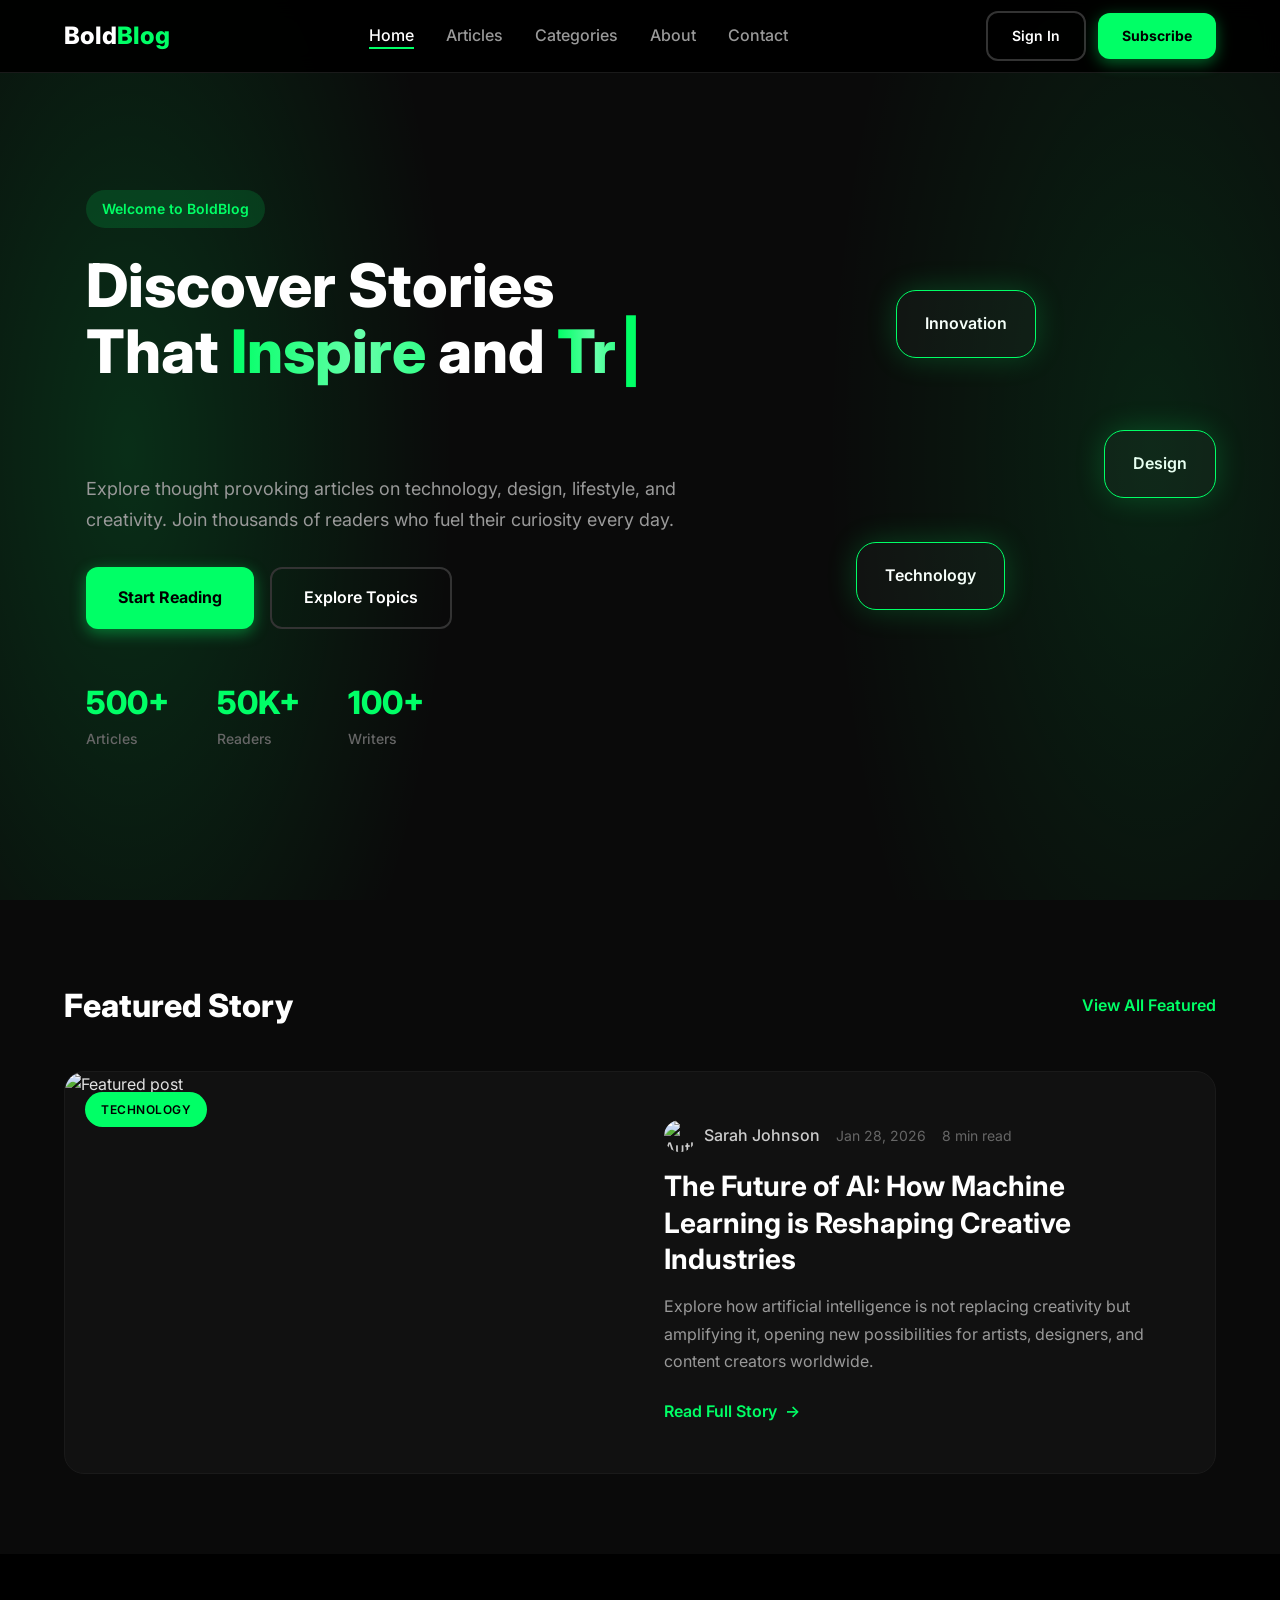
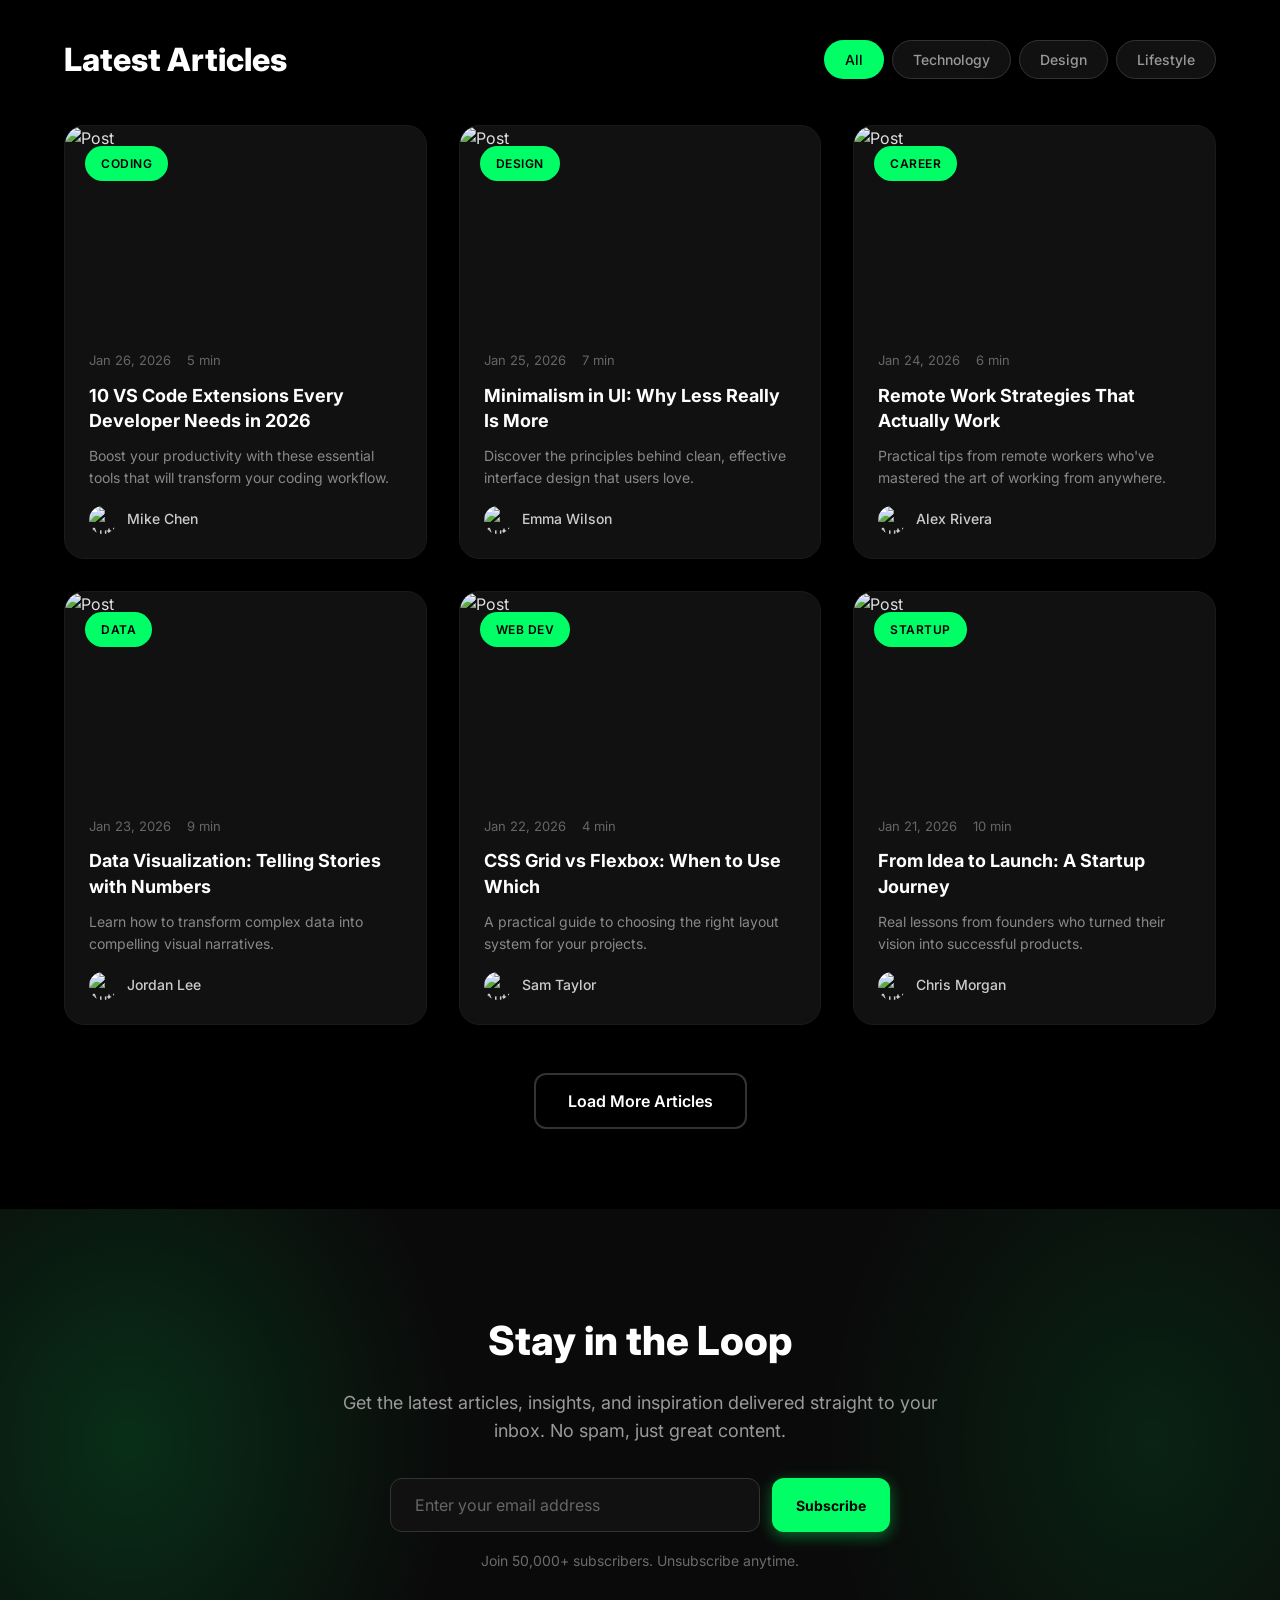
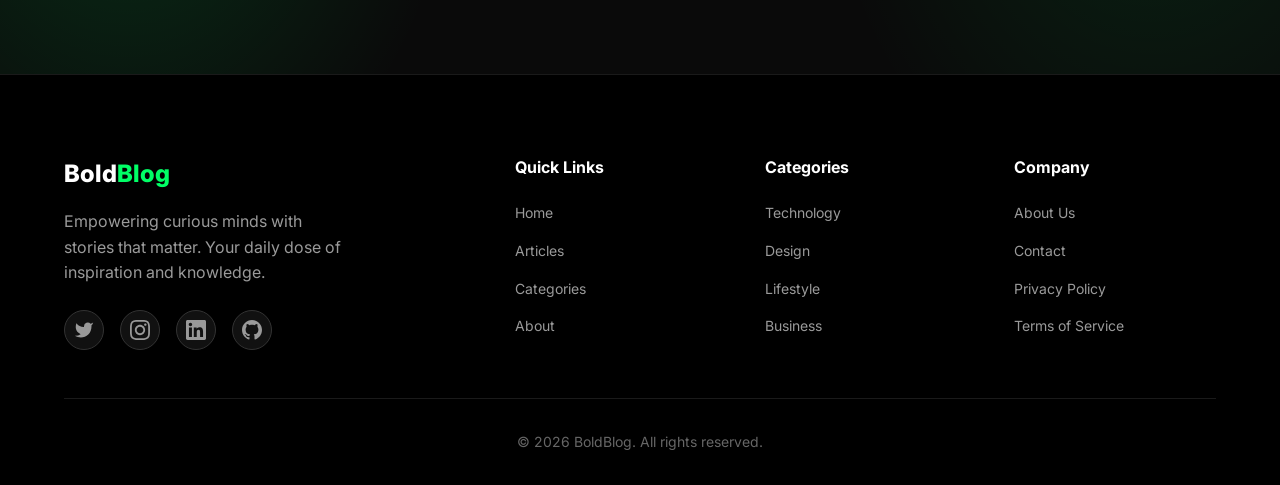
==== index.html @ eb32ea18 "Initial commit — BoldBlog website Co-Authored-By: Claude Sonnet 4.6 <noreply@anthropic.com>" ====
<!DOCTYPE html>
<html lang="en">
<head>
    <meta charset="UTF-8">
    <meta name="viewport" content="width=device-width, initial-scale=1.0">
    <link rel="icon" type="image/svg+xml" href="favicon.svg">
    <title>Bold Blog - Where Ideas Come Alive</title>
    <link rel="stylesheet" href="styles.css">
    <link href="https://fonts.googleapis.com/css2?family=Inter:wght@400;500;600;700;800&display=swap" rel="stylesheet">
</head>
<body>
    <!-- Navigation -->
    <nav class="navbar">
        <div class="nav-container">
            <a href="index.html" class="logo">Bold<span>Blog</span></a>
            <ul class="nav-links">
                <li><a href="index.html" class="active">Home</a></li>
                <li><a href="articles.html">Articles</a></li>
                <li><a href="categories.html">Categories</a></li>
                <li><a href="about.html">About</a></li>
                <li><a href="contact.html">Contact</a></li>
            </ul>
            <div class="nav-actions">
                <a href="signin.html" class="btn btn-outline">Sign In</a>
                <a href="subscribe.html" class="btn btn-primary">Subscribe</a>
            </div>
            <button class="mobile-menu-btn" aria-label="Toggle menu">
                <span></span>
                <span></span>
                <span></span>
            </button>
        </div>
    </nav>

    <!-- Hero Section -->
    <header class="hero">
        <div class="hero-content">
            <span class="hero-tag">Welcome to BoldBlog</span>
            <h1 id="hero-title">Discover Stories That <span class="gradient-text">Inspire</span> and <span class="gradient-text">Transform</span></h1>
            <p>Explore thought provoking articles on technology, design, lifestyle, and creativity. Join thousands of readers who fuel their curiosity every day.</p>
            <div class="hero-actions">
                <a href="articles.html" class="btn btn-primary btn-large">Start Reading</a>
                <a href="categories.html" class="btn btn-outline btn-large">Explore Topics</a>
            </div>
            <div class="hero-stats">
                <div class="stat">
                    <span class="stat-number">500+</span>
                    <span class="stat-label">Articles</span>
                </div>
                <div class="stat">
                    <span class="stat-number">50K+</span>
                    <span class="stat-label">Readers</span>
                </div>
                <div class="stat">
                    <span class="stat-number">100+</span>
                    <span class="stat-label">Writers</span>
                </div>
            </div>
        </div>
        <div class="hero-visual">
            <div class="floating-card card-1">
                <span>Innovation</span>
            </div>
            <div class="floating-card card-2">
                <span>Design</span>
            </div>
            <div class="floating-card card-3">
                <span>Technology</span>
            </div>
        </div>
    </header>

    <!-- Featured Post -->
    <section class="featured-section">
        <div class="container">
            <div class="section-header">
                <h2>Featured Story</h2>
                <a href="articles.html" class="view-all">View All Featured</a>
            </div>
            <article class="featured-post">
                <div class="featured-image">
                    <img src="https://images.unsplash.com/photo-1499750310107-5fef28a66643?w=800" alt="Featured post">
                    <span class="category-badge">Technology</span>
                </div>
                <div class="featured-content">
                    <div class="post-meta">
                        <span class="author">
                            <img src="https://i.pravatar.cc/40?img=1" alt="Author">
                            Sarah Johnson
                        </span>
                        <span class="date">Jan 28, 2026</span>
                        <span class="read-time">8 min read</span>
                    </div>
                    <h3>The Future of AI: How Machine Learning is Reshaping Creative Industries</h3>
                    <p>Explore how artificial intelligence is not replacing creativity but amplifying it, opening new possibilities for artists, designers, and content creators worldwide.</p>
                    <a href="#" class="read-more">Read Full Story <span>&rarr;</span></a>
                </div>
            </article>
        </div>
    </section>

    <!-- Recent Posts Grid -->
    <section class="posts-section">
        <div class="container">
            <div class="section-header">
                <h2>Latest Articles</h2>
                <div class="filter-tabs">
                    <button class="filter-tab active">All</button>
                    <button class="filter-tab">Technology</button>
                    <button class="filter-tab">Design</button>
                    <button class="filter-tab">Lifestyle</button>
                </div>
            </div>
            <div class="posts-grid">
                <article class="post-card">
                    <div class="post-image">
                        <img src="https://images.unsplash.com/photo-1517694712202-14dd9538aa97?w=400" alt="Post">
                        <span class="category-badge">Coding</span>
                    </div>
                    <div class="post-content">
                        <div class="post-meta">
                            <span class="date">Jan 26, 2026</span>
                            <span class="read-time">5 min</span>
                        </div>
                        <h3>10 VS Code Extensions Every Developer Needs in 2026</h3>
                        <p>Boost your productivity with these essential tools that will transform your coding workflow.</p>
                        <a href="#" class="author-link">
                            <img src="https://i.pravatar.cc/32?img=2" alt="Author">
                            Mike Chen
                        </a>
                    </div>
                </article>

                <article class="post-card">
                    <div class="post-image">
                        <img src="https://images.unsplash.com/photo-1561070791-2526d30994b5?w=400" alt="Post">
                        <span class="category-badge">Design</span>
                    </div>
                    <div class="post-content">
                        <div class="post-meta">
                            <span class="date">Jan 25, 2026</span>
                            <span class="read-time">7 min</span>
                        </div>
                        <h3>Minimalism in UI: Why Less Really Is More</h3>
                        <p>Discover the principles behind clean, effective interface design that users love.</p>
                        <a href="#" class="author-link">
                            <img src="https://i.pravatar.cc/32?img=3" alt="Author">
                            Emma Wilson
                        </a>
                    </div>
                </article>

                <article class="post-card">
                    <div class="post-image">
                        <img src="https://images.unsplash.com/photo-1522202176988-66273c2fd55f?w=400" alt="Post">
                        <span class="category-badge">Career</span>
                    </div>
                    <div class="post-content">
                        <div class="post-meta">
                            <span class="date">Jan 24, 2026</span>
                            <span class="read-time">6 min</span>
                        </div>
                        <h3>Remote Work Strategies That Actually Work</h3>
                        <p>Practical tips from remote workers who've mastered the art of working from anywhere.</p>
                        <a href="#" class="author-link">
                            <img src="https://i.pravatar.cc/32?img=4" alt="Author">
                            Alex Rivera
                        </a>
                    </div>
                </article>

                <article class="post-card">
                    <div class="post-image">
                        <img src="https://images.unsplash.com/photo-1551288049-bebda4e38f71?w=400" alt="Post">
                        <span class="category-badge">Data</span>
                    </div>
                    <div class="post-content">
                        <div class="post-meta">
                            <span class="date">Jan 23, 2026</span>
                            <span class="read-time">9 min</span>
                        </div>
                        <h3>Data Visualization: Telling Stories with Numbers</h3>
                        <p>Learn how to transform complex data into compelling visual narratives.</p>
                        <a href="#" class="author-link">
                            <img src="https://i.pravatar.cc/32?img=5" alt="Author">
                            Jordan Lee
                        </a>
                    </div>
                </article>

                <article class="post-card">
                    <div class="post-image">
                        <img src="https://images.unsplash.com/photo-1498050108023-c5249f4df085?w=400" alt="Post">
                        <span class="category-badge">Web Dev</span>
                    </div>
                    <div class="post-content">
                        <div class="post-meta">
                            <span class="date">Jan 22, 2026</span>
                            <span class="read-time">4 min</span>
                        </div>
                        <h3>CSS Grid vs Flexbox: When to Use Which</h3>
                        <p>A practical guide to choosing the right layout system for your projects.</p>
                        <a href="#" class="author-link">
                            <img src="https://i.pravatar.cc/32?img=6" alt="Author">
                            Sam Taylor
                        </a>
                    </div>
                </article>

                <article class="post-card">
                    <div class="post-image">
                        <img src="https://images.unsplash.com/photo-1519389950473-47ba0277781c?w=400" alt="Post">
                        <span class="category-badge">Startup</span>
                    </div>
                    <div class="post-content">
                        <div class="post-meta">
                            <span class="date">Jan 21, 2026</span>
                            <span class="read-time">10 min</span>
                        </div>
                        <h3>From Idea to Launch: A Startup Journey</h3>
                        <p>Real lessons from founders who turned their vision into successful products.</p>
                        <a href="#" class="author-link">
                            <img src="https://i.pravatar.cc/32?img=7" alt="Author">
                            Chris Morgan
                        </a>
                    </div>
                </article>
            </div>
            <div class="load-more">
                <button class="btn btn-outline btn-large">Load More Articles</button>
            </div>
        </div>
    </section>

    <!-- Newsletter Section -->
    <section class="newsletter-section">
        <div class="container">
            <div class="newsletter-content">
                <h2>Stay in the Loop</h2>
                <p>Get the latest articles, insights, and inspiration delivered straight to your inbox. No spam, just great content.</p>
                <form class="newsletter-form" id="newsletter-form">
                    <input type="email" placeholder="Enter your email address" required>
                    <button type="submit" class="btn btn-primary">Subscribe</button>
                </form>
                <span class="newsletter-note">Join 50,000+ subscribers. Unsubscribe anytime.</span>
            </div>
        </div>
    </section>

    <!-- Footer -->
    <footer class="footer">
        <div class="container">
            <div class="footer-grid">
                <div class="footer-brand">
                    <a href="index.html" class="logo">Bold<span>Blog</span></a>
                    <p>Empowering curious minds with stories that matter. Your daily dose of inspiration and knowledge.</p>
                    <div class="social-links">
                        <a href="#" aria-label="Twitter">
                            <svg width="20" height="20" fill="currentColor" viewBox="0 0 24 24"><path d="M23 3a10.9 10.9 0 01-3.14 1.53 4.48 4.48 0 00-7.86 3v1A10.66 10.66 0 013 4s-4 9 5 13a11.64 11.64 0 01-7 2c9 5 20 0 20-11.5a4.5 4.5 0 00-.08-.83A7.72 7.72 0 0023 3z"/></svg>
                        </a>
                        <a href="#" aria-label="Instagram">
                            <svg width="20" height="20" fill="currentColor" viewBox="0 0 24 24"><path d="M12 2.163c3.204 0 3.584.012 4.85.07 3.252.148 4.771 1.691 4.919 4.919.058 1.265.069 1.645.069 4.849 0 3.205-.012 3.584-.069 4.849-.149 3.225-1.664 4.771-4.919 4.919-1.266.058-1.644.07-4.85.07-3.204 0-3.584-.012-4.849-.07-3.26-.149-4.771-1.699-4.919-4.92-.058-1.265-.07-1.644-.07-4.849 0-3.204.013-3.583.07-4.849.149-3.227 1.664-4.771 4.919-4.919 1.266-.057 1.645-.069 4.849-.069zm0-2.163c-3.259 0-3.667.014-4.947.072-4.358.2-6.78 2.618-6.98 6.98-.059 1.281-.073 1.689-.073 4.948 0 3.259.014 3.668.072 4.948.2 4.358 2.618 6.78 6.98 6.98 1.281.058 1.689.072 4.948.072 3.259 0 3.668-.014 4.948-.072 4.354-.2 6.782-2.618 6.979-6.98.059-1.28.073-1.689.073-4.948 0-3.259-.014-3.667-.072-4.947-.196-4.354-2.617-6.78-6.979-6.98-1.281-.059-1.69-.073-4.949-.073zm0 5.838c-3.403 0-6.162 2.759-6.162 6.162s2.759 6.163 6.162 6.163 6.162-2.759 6.162-6.163c0-3.403-2.759-6.162-6.162-6.162zm0 10.162c-2.209 0-4-1.79-4-4 0-2.209 1.791-4 4-4s4 1.791 4 4c0 2.21-1.791 4-4 4zm6.406-11.845c-.796 0-1.441.645-1.441 1.44s.645 1.44 1.441 1.44c.795 0 1.439-.645 1.439-1.44s-.644-1.44-1.439-1.44z"/></svg>
                        </a>
                        <a href="#" aria-label="LinkedIn">
                            <svg width="20" height="20" fill="currentColor" viewBox="0 0 24 24"><path d="M20.447 20.452h-3.554v-5.569c0-1.328-.027-3.037-1.852-3.037-1.853 0-2.136 1.445-2.136 2.939v5.667H9.351V9h3.414v1.561h.046c.477-.9 1.637-1.85 3.37-1.85 3.601 0 4.267 2.37 4.267 5.455v6.286zM5.337 7.433c-1.144 0-2.063-.926-2.063-2.065 0-1.138.92-2.063 2.063-2.063 1.14 0 2.064.925 2.064 2.063 0 1.139-.925 2.065-2.064 2.065zm1.782 13.019H3.555V9h3.564v11.452zM22.225 0H1.771C.792 0 0 .774 0 1.729v20.542C0 23.227.792 24 1.771 24h20.451C23.2 24 24 23.227 24 22.271V1.729C24 .774 23.2 0 22.222 0h.003z"/></svg>
                        </a>
                        <a href="#" aria-label="GitHub">
                            <svg width="20" height="20" fill="currentColor" viewBox="0 0 24 24"><path d="M12 0c-6.626 0-12 5.373-12 12 0 5.302 3.438 9.8 8.207 11.387.599.111.793-.261.793-.577v-2.234c-3.338.726-4.033-1.416-4.033-1.416-.546-1.387-1.333-1.756-1.333-1.756-1.089-.745.083-.729.083-.729 1.205.084 1.839 1.237 1.839 1.237 1.07 1.834 2.807 1.304 3.492.997.107-.775.418-1.305.762-1.604-2.665-.305-5.467-1.334-5.467-5.931 0-1.311.469-2.381 1.236-3.221-.124-.303-.535-1.524.117-3.176 0 0 1.008-.322 3.301 1.23.957-.266 1.983-.399 3.003-.404 1.02.005 2.047.138 3.006.404 2.291-1.552 3.297-1.23 3.297-1.23.653 1.653.242 2.874.118 3.176.77.84 1.235 1.911 1.235 3.221 0 4.609-2.807 5.624-5.479 5.921.43.372.823 1.102.823 2.222v3.293c0 .319.192.694.801.576 4.765-1.589 8.199-6.086 8.199-11.386 0-6.627-5.373-12-12-12z"/></svg>
                        </a>
                    </div>
                </div>
                <div class="footer-links">
                    <h4>Quick Links</h4>
                    <ul>
                        <li><a href="index.html">Home</a></li>
                        <li><a href="articles.html">Articles</a></li>
                        <li><a href="categories.html">Categories</a></li>
                        <li><a href="about.html">About</a></li>
                    </ul>
                </div>
                <div class="footer-links">
                    <h4>Categories</h4>
                    <ul>
                        <li><a href="articles.html?category=technology">Technology</a></li>
                        <li><a href="articles.html?category=design">Design</a></li>
                        <li><a href="articles.html?category=lifestyle">Lifestyle</a></li>
                        <li><a href="articles.html?category=business">Business</a></li>
                    </ul>
                </div>
                <div class="footer-links">
                    <h4>Company</h4>
                    <ul>
                        <li><a href="about.html">About Us</a></li>
                        <li><a href="contact.html">Contact</a></li>
                        <li><a href="#">Privacy Policy</a></li>
                        <li><a href="#">Terms of Service</a></li>
                    </ul>
                </div>
            </div>
            <div class="footer-bottom">
                <p>&copy; 2026 BoldBlog. All rights reserved.</p>
            </div>
        </div>
    </footer>

    <script src="script.js"></script>
</body>
</html>
---- styles.css ----
/* ============================================
   CSS Variables & Reset
   ============================================ */
:root {
    --primary: #00ff66;
    --primary-dark: #00cc52;
    --primary-light: #66ffaa;
    --secondary: #00ff66;
    --accent: #00ff66;
    --dark: #000000;
    --dark-light: #0a0a0a;
    --gray-900: #111111;
    --gray-800: #1a1a1a;
    --gray-700: #2a2a2a;
    --gray-600: #3a3a3a;
    --gray-500: #6b6b6b;
    --gray-400: #9a9a9a;
    --gray-300: #cccccc;
    --gray-200: #e5e5e5;
    --gray-100: #0d0d0d;
    --white: #ffffff;
    --gradient: linear-gradient(135deg, var(--primary) 0%, #00cc52 100%);
    --gradient-text: linear-gradient(135deg, #00ff66 0%, #66ffaa 50%, #00ff66 100%);
    --shadow-sm: 0 1px 2px 0 rgb(0 0 0 / 0.05);
    --shadow: 0 4px 6px -1px rgb(0 0 0 / 0.1);
    --shadow-md: 0 10px 15px -3px rgb(0 0 0 / 0.1);
    --shadow-lg: 0 20px 25px -5px rgb(0 0 0 / 0.1);
    --shadow-xl: 0 25px 50px -12px rgb(0 0 0 / 0.25);
    --radius: 12px;
    --radius-lg: 20px;
    --transition: all 0.3s ease;
}

* {
    margin: 0;
    padding: 0;
    box-sizing: border-box;
}

html {
    scroll-behavior: smooth;
}

body {
    font-family: 'Inter', -apple-system, BlinkMacSystemFont, 'Segoe UI', Roboto, sans-serif;
    background-color: #000000;
    color: #e0e0e0;
    line-height: 1.6;
    overflow-x: hidden;
}

a {
    text-decoration: none;
    color: inherit;
    transition: var(--transition);
}

ul {
    list-style: none;
}

img {
    max-width: 100%;
    height: auto;
    display: block;
}

.container {
    max-width: 1200px;
    margin: 0 auto;
    padding: 0 24px;
}

/* ============================================
   Buttons
   ============================================ */
.btn {
    display: inline-flex;
    align-items: center;
    justify-content: center;
    gap: 8px;
    padding: 12px 24px;
    font-size: 14px;
    font-weight: 600;
    border-radius: var(--radius);
    border: none;
    cursor: pointer;
    transition: var(--transition);
    font-family: inherit;
}

.btn-primary {
    background: #00ff66;
    color: #000000;
    font-weight: 700;
    box-shadow: 0 4px 15px rgba(0, 255, 102, 0.4);
}

.btn-primary:hover {
    transform: translateY(-2px);
    box-shadow: 0 6px 25px rgba(0, 255, 102, 0.6);
    background: #33ff85;
}

.btn-outline {
    background: transparent;
    color: #ffffff;
    border: 2px solid #333333;
}

.btn-outline:hover {
    border-color: #00ff66;
    color: #00ff66;
    background: rgba(0, 255, 102, 0.1);
}

.btn-large {
    padding: 16px 32px;
    font-size: 16px;
}

/* ============================================
   Navigation
   ============================================ */
.navbar {
    position: fixed;
    top: 0;
    left: 0;
    right: 0;
    z-index: 1000;
    background: rgba(0, 0, 0, 0.95);
    backdrop-filter: blur(10px);
    border-bottom: 1px solid #1a1a1a;
    transition: var(--transition);
}

.navbar.scrolled {
    box-shadow: var(--shadow-md);
}

.nav-container {
    max-width: 1200px;
    margin: 0 auto;
    padding: 0 24px;
    display: flex;
    align-items: center;
    justify-content: space-between;
    height: 72px;
}

.logo {
    font-size: 24px;
    font-weight: 800;
    color: #ffffff;
}

.logo span {
    color: #00ff66;
    -webkit-text-fill-color: #00ff66;
}

.nav-links {
    display: flex;
    align-items: center;
    gap: 32px;
}

.nav-links a {
    font-weight: 500;
    color: #999999;
    position: relative;
}

.nav-links a::after {
    content: '';
    position: absolute;
    bottom: -4px;
    left: 0;
    width: 0;
    height: 2px;
    background: #00ff66;
    transition: var(--transition);
}

.nav-links a:hover,
.nav-links a.active {
    color: #ffffff;
}

.nav-links a:hover::after,
.nav-links a.active::after {
    width: 100%;
}

.nav-actions {
    display: flex;
    align-items: center;
    gap: 12px;
}

.mobile-menu-btn {
    display: none;
    flex-direction: column;
    gap: 5px;
    background: none;
    border: none;
    cursor: pointer;
    padding: 5px;
}

.mobile-menu-btn span {
    display: block;
    width: 24px;
    height: 2px;
    background: #ffffff;
    transition: var(--transition);
}

/* ============================================
   Hero Section
   ============================================ */
.hero {
    min-height: 100vh;
    display: flex;
    align-items: center;
    padding: 120px 24px 80px;
    background: #0a0a0a;
    position: relative;
    overflow: hidden;
}

.hero::before {
    content: '';
    position: absolute;
    top: -50%;
    left: -20%;
    width: 60%;
    height: 200%;
    background: radial-gradient(ellipse, rgba(0, 255, 102, 0.15) 0%, transparent 60%);
    pointer-events: none;
}

.hero::after {
    content: '';
    position: absolute;
    bottom: -50%;
    right: -20%;
    width: 60%;
    height: 200%;
    background: radial-gradient(ellipse, rgba(0, 255, 102, 0.1) 0%, transparent 60%);
    pointer-events: none;
}

.hero-content {
    max-width: 600px;
    position: relative;
    z-index: 1;
    margin-left: 5%;
}

.hero-tag {
    display: inline-block;
    padding: 8px 16px;
    background: rgba(0, 255, 102, 0.15);
    color: #00ff66;
    font-size: 14px;
    font-weight: 600;
    border-radius: 50px;
    margin-bottom: 24px;
}

.hero h1 {
    font-size: clamp(40px, 5vw, 60px);
    font-weight: 800;
    line-height: 1.1;
    color: #ffffff;
    margin-bottom: 24px;
    min-height: calc(clamp(40px, 5vw, 60px) * 1.1 * 3);
}

.gradient-text {
    color: #00ff66;
    -webkit-text-fill-color: #00ff66;
}

.hero p {
    font-size: 18px;
    color: #999999;
    margin-bottom: 32px;
    line-height: 1.7;
}

.hero-actions {
    display: flex;
    gap: 16px;
    margin-bottom: 48px;
    flex-wrap: wrap;
}

.hero-stats {
    display: flex;
    gap: 48px;
}

.stat {
    display: flex;
    flex-direction: column;
}

.stat-number {
    font-size: 32px;
    font-weight: 800;
    color: #00ff66;
}

.stat-label {
    font-size: 14px;
    color: #666666;
    font-weight: 500;
}

.hero-visual {
    position: absolute;
    right: 5%;
    top: 50%;
    transform: translateY(-50%);
    width: 400px;
    height: 400px;
}

.floating-card {
    position: absolute;
    background: #111111;
    border: 1px solid #00ff66;
    padding: 20px 28px;
    border-radius: var(--radius-lg);
    box-shadow: 0 0 30px rgba(0, 255, 102, 0.2);
    display: flex;
    align-items: center;
    gap: 12px;
    font-weight: 600;
    color: #ffffff;
    animation: float 6s ease-in-out infinite;
}

.floating-card .card-icon {
    font-size: 24px;
}

.card-1 {
    top: 10%;
    left: 20%;
    animation-delay: 0s;
}

.card-2 {
    top: 45%;
    right: 0;
    animation-delay: 2s;
}

.card-3 {
    bottom: 10%;
    left: 10%;
    animation-delay: 4s;
}

@keyframes float {
    0%, 100% {
        transform: translateY(0);
    }
    50% {
        transform: translateY(-20px);
    }
}

/* ============================================
   Section Styles
   ============================================ */
.section-header {
    display: flex;
    align-items: center;
    justify-content: space-between;
    margin-bottom: 40px;
    flex-wrap: wrap;
    gap: 20px;
}

.section-header h2 {
    font-size: 32px;
    font-weight: 800;
    color: #ffffff;
}

.view-all {
    font-weight: 600;
    color: #00ff66;
    display: flex;
    align-items: center;
    gap: 8px;
}

.view-all:hover {
    gap: 12px;
}

/* ============================================
   Featured Section
   ============================================ */
.featured-section {
    padding: 80px 24px;
    background: #0a0a0a;
}

.featured-post {
    display: grid;
    grid-template-columns: 1fr 1fr;
    gap: 48px;
    align-items: center;
    background: #111111;
    border-radius: var(--radius-lg);
    overflow: hidden;
    border: 1px solid #1a1a1a;
}

.featured-image {
    position: relative;
    height: 100%;
    min-height: 400px;
}

.featured-image img {
    width: 100%;
    height: 100%;
    object-fit: cover;
}

.category-badge {
    position: absolute;
    top: 20px;
    left: 20px;
    padding: 8px 16px;
    background: #00ff66;
    color: #000000;
    font-size: 12px;
    font-weight: 600;
    border-radius: 50px;
    text-transform: uppercase;
    letter-spacing: 0.5px;
}

.featured-content {
    padding: 48px;
    padding-left: 0;
}

.post-meta {
    display: flex;
    align-items: center;
    gap: 16px;
    margin-bottom: 16px;
    flex-wrap: wrap;
}

.post-meta .author {
    display: flex;
    align-items: center;
    gap: 8px;
    font-weight: 500;
    color: #cccccc;
}

.post-meta .author img {
    width: 32px;
    height: 32px;
    border-radius: 50%;
}

.post-meta .date,
.post-meta .read-time {
    font-size: 14px;
    color: #666666;
}

.featured-content h3 {
    font-size: 28px;
    font-weight: 700;
    color: #ffffff;
    margin-bottom: 16px;
    line-height: 1.3;
}

.featured-content p {
    color: #999999;
    margin-bottom: 24px;
    line-height: 1.7;
}

.read-more {
    display: inline-flex;
    align-items: center;
    gap: 8px;
    font-weight: 600;
    color: #00ff66;
}

.read-more:hover {
    gap: 12px;
}

/* ============================================
   Posts Grid
   ============================================ */
.posts-section {
    padding: 80px 24px;
    background: #000000;
}

.filter-tabs {
    display: flex;
    gap: 8px;
    flex-wrap: wrap;
}

.filter-tab {
    padding: 10px 20px;
    font-size: 14px;
    font-weight: 500;
    color: #999999;
    background: #111111;
    border: 1px solid #333333;
    border-radius: 50px;
    cursor: pointer;
    transition: var(--transition);
    font-family: inherit;
}

.filter-tab:hover {
    border-color: #00ff66;
    color: #00ff66;
}

.filter-tab.active {
    background: #00ff66;
    color: #000000;
    border-color: transparent;
}

.posts-grid {
    display: grid;
    grid-template-columns: repeat(auto-fill, minmax(350px, 1fr));
    gap: 32px;
}

.post-card {
    background: #111111;
    border-radius: var(--radius-lg);
    overflow: hidden;
    border: 1px solid #1a1a1a;
    transition: var(--transition);
}

.post-card:hover {
    transform: translateY(-8px);
    border-color: #00ff66;
    box-shadow: 0 0 30px rgba(0, 255, 102, 0.15);
}

.post-image {
    position: relative;
    height: 200px;
    overflow: hidden;
}

.post-image img {
    width: 100%;
    height: 100%;
    object-fit: cover;
    transition: var(--transition);
}

.post-card:hover .post-image img {
    transform: scale(1.05);
}

.post-content {
    padding: 24px;
}

.post-content .post-meta {
    margin-bottom: 12px;
}

.post-content .post-meta .date,
.post-content .post-meta .read-time {
    font-size: 13px;
}

.post-content h3 {
    font-size: 18px;
    font-weight: 700;
    color: #ffffff;
    margin-bottom: 12px;
    line-height: 1.4;
    display: -webkit-box;
    -webkit-line-clamp: 2;
    -webkit-box-orient: vertical;
    overflow: hidden;
}

.post-content p {
    font-size: 14px;
    color: #888888;
    margin-bottom: 16px;
    display: -webkit-box;
    -webkit-line-clamp: 2;
    -webkit-box-orient: vertical;
    overflow: hidden;
}

.author-link {
    display: flex;
    align-items: center;
    gap: 10px;
    font-size: 14px;
    font-weight: 500;
    color: #cccccc;
}

.author-link img {
    width: 28px;
    height: 28px;
    border-radius: 50%;
}

.author-link:hover {
    color: #00ff66;
}

.load-more {
    text-align: center;
    margin-top: 48px;
}

/* ============================================
   Newsletter Section
   ============================================ */
.newsletter-section {
    padding: 100px 24px;
    background: #0a0a0a;
    position: relative;
    overflow: hidden;
}

.newsletter-section::before {
    content: '';
    position: absolute;
    top: -50%;
    left: -20%;
    width: 60%;
    height: 200%;
    background: radial-gradient(ellipse, rgba(0, 255, 102, 0.15) 0%, transparent 60%);
    pointer-events: none;
}

.newsletter-section::after {
    content: '';
    position: absolute;
    bottom: -50%;
    right: -20%;
    width: 60%;
    height: 200%;
    background: radial-gradient(ellipse, rgba(0, 255, 102, 0.1) 0%, transparent 60%);
    pointer-events: none;
}

.newsletter-content {
    max-width: 600px;
    margin: 0 auto;
    text-align: center;
    position: relative;
    z-index: 1;
}

.newsletter-content h2 {
    font-size: 40px;
    font-weight: 800;
    color: var(--white);
    margin-bottom: 16px;
}

.newsletter-content p {
    font-size: 18px;
    color: var(--gray-400);
    margin-bottom: 32px;
}

.newsletter-form {
    display: flex;
    gap: 12px;
    max-width: 500px;
    margin: 0 auto 16px;
}

.newsletter-form input {
    flex: 1;
    padding: 16px 24px;
    font-size: 16px;
    border: 1px solid #333333;
    border-radius: var(--radius);
    background: #111111;
    color: #ffffff;
    font-family: inherit;
    outline: none;
    transition: var(--transition);
}

.newsletter-form input::placeholder {
    color: #666666;
}

.newsletter-form input:focus {
    box-shadow: 0 0 0 2px #00ff66;
    border-color: #00ff66;
}

.newsletter-note {
    font-size: 14px;
    color: var(--gray-500);
}

/* ============================================
   Footer
   ============================================ */
.footer {
    background: #000000;
    border-top: 1px solid #1a1a1a;
    padding: 80px 24px 32px;
}

.footer-grid {
    display: grid;
    grid-template-columns: 2fr 1fr 1fr 1fr;
    gap: 48px;
    margin-bottom: 48px;
}

.footer-brand .logo {
    display: inline-block;
    margin-bottom: 16px;
    color: var(--white);
}

.footer-brand p {
    color: var(--gray-400);
    margin-bottom: 24px;
    max-width: 280px;
}

.social-links {
    display: flex;
    gap: 16px;
}

.social-links a {
    display: flex;
    align-items: center;
    justify-content: center;
    width: 40px;
    height: 40px;
    background: #111111;
    border: 1px solid #333333;
    border-radius: 50%;
    color: #999999;
    transition: var(--transition);
}

.social-links a:hover {
    background: #00ff66;
    border-color: #00ff66;
    color: #000000;
    transform: translateY(-3px);
}

.footer-links h4 {
    font-size: 16px;
    font-weight: 700;
    color: var(--white);
    margin-bottom: 20px;
}

.footer-links ul {
    display: flex;
    flex-direction: column;
    gap: 12px;
}

.footer-links a {
    color: var(--gray-400);
    font-size: 14px;
}

.footer-links a:hover {
    color: var(--white);
}

.footer-bottom {
    padding-top: 32px;
    border-top: 1px solid #1a1a1a;
    text-align: center;
}

.footer-bottom p {
    color: #666666;
    font-size: 14px;
}

/* ============================================
   Responsive Design
   ============================================ */
@media (max-width: 1024px) {
    .hero-visual {
        display: none;
    }

    .hero-content {
        max-width: 100%;
        margin-left: 0;
    }

    .featured-post {
        grid-template-columns: 1fr;
    }

    .featured-content {
        padding: 32px;
    }

    .footer-grid {
        grid-template-columns: 1fr 1fr;
    }
}

@media (max-width: 768px) {
    .nav-links,
    .nav-actions {
        display: none;
    }

    .mobile-menu-btn {
        display: flex;
    }

    .hero {
        min-height: auto;
        padding: 120px 24px 60px;
    }

    .hero h1 {
        font-size: 36px;
        min-height: calc(36px * 1.1 * 3);
    }

    .hero-stats {
        gap: 32px;
    }

    .stat-number {
        font-size: 24px;
    }

    .section-header h2 {
        font-size: 24px;
    }

    .posts-grid {
        grid-template-columns: 1fr;
    }

    .newsletter-form {
        flex-direction: column;
    }

    .newsletter-content h2 {
        font-size: 28px;
    }

    .footer-grid {
        grid-template-columns: 1fr;
        gap: 32px;
    }
}

@media (max-width: 480px) {
    .hero-actions {
        flex-direction: column;
    }

    .hero-actions .btn {
        width: 100%;
    }

    .filter-tabs {
        overflow-x: auto;
        flex-wrap: nowrap;
        padding-bottom: 8px;
    }

    .filter-tab {
        flex-shrink: 0;
    }
}

/* ============================================
   Articles Page Styles
   ============================================ */

/* Page Header */
.page-header {
    padding: 140px 24px 60px;
    background: #0a0a0a;
    text-align: center;
    position: relative;
    overflow: hidden;
}

.page-header::before {
    content: '';
    position: absolute;
    top: -50%;
    left: 50%;
    transform: translateX(-50%);
    width: 80%;
    height: 200%;
    background: radial-gradient(ellipse, rgba(0, 255, 102, 0.12) 0%, transparent 60%);
    pointer-events: none;
}

.page-tag {
    display: inline-block;
    padding: 8px 16px;
    background: rgba(0, 255, 102, 0.15);
    color: #00ff66;
    font-size: 14px;
    font-weight: 600;
    border-radius: 50px;
    margin-bottom: 20px;
}

.page-header h1 {
    font-size: clamp(36px, 5vw, 52px);
    font-weight: 800;
    color: #ffffff;
    margin-bottom: 16px;
    position: relative;
    z-index: 1;
    min-height: calc(clamp(36px, 5vw, 52px) * 1.2);
}

.page-header p {
    font-size: 18px;
    color: #999999;
    max-width: 600px;
    margin: 0 auto 32px;
    position: relative;
    z-index: 1;
}

/* Search Container */
.search-container {
    display: flex;
    max-width: 500px;
    margin: 0 auto;
    position: relative;
    z-index: 1;
}

.search-input {
    flex: 1;
    padding: 16px 24px;
    font-size: 16px;
    border: 1px solid #333333;
    border-radius: var(--radius) 0 0 var(--radius);
    background: #111111;
    color: #ffffff;
    font-family: inherit;
    outline: none;
    transition: var(--transition);
}

.search-input::placeholder {
    color: #666666;
}

.search-input:focus {
    border-color: #00ff66;
    box-shadow: 0 0 0 2px rgba(0, 255, 102, 0.2);
}

.search-btn {
    padding: 16px 24px;
    background: #00ff66;
    color: #000000;
    border: none;
    border-radius: 0 var(--radius) var(--radius) 0;
    cursor: pointer;
    transition: var(--transition);
}

.search-btn:hover {
    background: #33ff85;
}

/* Articles Section */
.articles-section {
    padding: 60px 24px 80px;
    background: #000000;
}

.articles-layout {
    display: block;
    max-width: 1200px;
    margin: 0 auto;
}

/* Sidebar Toggle Button */
.sidebar-toggle {
    position: fixed;
    left: 20px;
    top: 50%;
    transform: translateY(-50%);
    z-index: 1001;
    width: 48px;
    height: 48px;
    background: #111111;
    border: 1px solid #00ff66;
    border-radius: 50%;
    cursor: pointer;
    display: flex;
    align-items: center;
    justify-content: center;
    color: #00ff66;
    transition: background 0.3s ease, color 0.3s ease;
    box-shadow: 0 0 20px rgba(0, 255, 102, 0.3);
}

.sidebar-toggle:hover {
    background: #00ff66;
    color: #000000;
}

.sidebar-toggle svg {
    width: 20px;
    height: 20px;
    transition: var(--transition);
}

.sidebar-toggle.active svg {
    transform: rotate(180deg);
}

/* Sidebar Overlay */
.sidebar-overlay {
    position: fixed;
    top: 0;
    left: 0;
    right: 0;
    bottom: 0;
    background: rgba(0, 0, 0, 0.7);
    backdrop-filter: blur(4px);
    z-index: 1002;
    opacity: 0;
    visibility: hidden;
    transition: var(--transition);
}

.sidebar-overlay.active {
    opacity: 1;
    visibility: visible;
}

/* Sidebar */
.articles-sidebar {
    position: fixed;
    top: 0;
    left: 0;
    width: 320px;
    height: 100vh;
    background: #0a0a0a;
    border-right: 1px solid #1a1a1a;
    z-index: 1003;
    padding: 100px 24px 40px;
    overflow-y: auto;
    transform: translateX(-100%);
    transition: transform 0.4s cubic-bezier(0.4, 0, 0.2, 1);
    display: flex;
    flex-direction: column;
    gap: 32px;
}

.articles-sidebar.active {
    transform: translateX(0);
}

.sidebar-close {
    position: absolute;
    top: 24px;
    right: 24px;
    width: 40px;
    height: 40px;
    background: #111111;
    border: 1px solid #333333;
    border-radius: 50%;
    cursor: pointer;
    display: flex;
    align-items: center;
    justify-content: center;
    color: #999999;
    transition: var(--transition);
}

.sidebar-close:hover {
    border-color: #00ff66;
    color: #00ff66;
}

.sidebar-widget {
    background: #111111;
    border: 1px solid #1a1a1a;
    border-radius: var(--radius-lg);
    padding: 24px;
}

.sidebar-widget h3 {
    font-size: 18px;
    font-weight: 700;
    color: #ffffff;
    margin-bottom: 20px;
    padding-bottom: 12px;
    border-bottom: 1px solid #1a1a1a;
}

/* Category List */
.category-list {
    display: flex;
    flex-direction: column;
    gap: 8px;
}

.category-list a {
    display: flex;
    justify-content: space-between;
    align-items: center;
    padding: 12px 16px;
    border-radius: 8px;
    color: #999999;
    transition: var(--transition);
}

.category-list a:hover,
.category-list a.active {
    background: rgba(0, 255, 102, 0.1);
    color: #00ff66;
}

.category-list .count {
    background: #1a1a1a;
    padding: 4px 10px;
    border-radius: 20px;
    font-size: 12px;
    font-weight: 600;
}

.category-list a.active .count,
.category-list a:hover .count {
    background: #00ff66;
    color: #000000;
}

/* Tags Cloud */
.tags-cloud {
    display: flex;
    flex-wrap: wrap;
    gap: 8px;
}

.tag {
    padding: 8px 14px;
    background: #1a1a1a;
    color: #999999;
    font-size: 13px;
    border-radius: 20px;
    transition: var(--transition);
}

.tag:hover {
    background: #00ff66;
    color: #000000;
}

/* Sidebar Newsletter */
.newsletter-widget p {
    font-size: 14px;
    color: #888888;
    margin-bottom: 16px;
}

.sidebar-newsletter {
    display: flex;
    flex-direction: column;
    gap: 12px;
}

.sidebar-newsletter input {
    padding: 12px 16px;
    font-size: 14px;
    border: 1px solid #333333;
    border-radius: 8px;
    background: #0a0a0a;
    color: #ffffff;
    font-family: inherit;
    outline: none;
}

.sidebar-newsletter input:focus {
    border-color: #00ff66;
}

.sidebar-newsletter .btn {
    width: 100%;
}

/* Articles Content */
.articles-content {
    min-width: 0;
}

.articles-header {
    display: flex;
    justify-content: space-between;
    align-items: center;
    margin-bottom: 32px;
    flex-wrap: wrap;
    gap: 16px;
}

.results-count {
    color: #888888;
    font-size: 14px;
}

.results-count span {
    color: #00ff66;
    font-weight: 600;
}

.sort-dropdown select {
    padding: 10px 16px;
    font-size: 14px;
    border: 1px solid #333333;
    border-radius: 8px;
    background: #111111;
    color: #ffffff;
    font-family: inherit;
    cursor: pointer;
    outline: none;
}

.sort-dropdown select:focus {
    border-color: #00ff66;
}

/* Articles Grid */
.articles-grid {
    display: grid;
    grid-template-columns: repeat(auto-fill, minmax(320px, 1fr));
    gap: 28px;
}

.article-card {
    background: #111111;
    border: 1px solid #1a1a1a;
    border-radius: var(--radius-lg);
    overflow: hidden;
    transition: var(--transition);
}

.article-card:hover {
    border-color: #00ff66;
    transform: translateY(-5px);
    box-shadow: 0 0 30px rgba(0, 255, 102, 0.1);
}

.article-image {
    position: relative;
    height: 180px;
    overflow: hidden;
}

.article-image img {
    width: 100%;
    height: 100%;
    object-fit: cover;
    transition: var(--transition);
}

.article-card:hover .article-image img {
    transform: scale(1.05);
}

.article-content {
    padding: 24px;
}

.article-meta {
    display: flex;
    gap: 16px;
    margin-bottom: 12px;
}

.article-meta .date,
.article-meta .read-time {
    font-size: 13px;
    color: #666666;
}

.article-content h3 {
    font-size: 17px;
    font-weight: 700;
    line-height: 1.4;
    margin-bottom: 12px;
}

.article-content h3 a {
    color: #ffffff;
    transition: var(--transition);
}

.article-content h3 a:hover {
    color: #00ff66;
}

.article-content > p {
    font-size: 14px;
    color: #888888;
    line-height: 1.6;
    margin-bottom: 16px;
    display: -webkit-box;
    -webkit-line-clamp: 2;
    -webkit-box-orient: vertical;
    overflow: hidden;
}

.article-footer {
    display: flex;
    justify-content: space-between;
    align-items: center;
    padding-top: 16px;
    border-top: 1px solid #1a1a1a;
}

.article-footer .author-link {
    display: flex;
    align-items: center;
    gap: 10px;
    font-size: 13px;
    color: #cccccc;
}

.article-footer .author-link img {
    width: 28px;
    height: 28px;
    border-radius: 50%;
}

.article-footer .author-link:hover {
    color: #00ff66;
}

.read-link {
    font-size: 13px;
    font-weight: 600;
    color: #00ff66;
}

.read-link:hover {
    text-decoration: underline;
}

/* Pagination */
.pagination {
    display: flex;
    justify-content: center;
    align-items: center;
    gap: 16px;
    margin-top: 48px;
    flex-wrap: wrap;
}

.pagination-btn {
    display: flex;
    align-items: center;
    gap: 8px;
    padding: 12px 20px;
    font-size: 14px;
    font-weight: 500;
    color: #ffffff;
    background: #111111;
    border: 1px solid #333333;
    border-radius: 8px;
    cursor: pointer;
    transition: var(--transition);
    font-family: inherit;
}

.pagination-btn:hover:not(:disabled) {
    border-color: #00ff66;
    color: #00ff66;
}

.pagination-btn:disabled {
    opacity: 0.4;
    cursor: not-allowed;
}

.pagination-numbers {
    display: flex;
    align-items: center;
    gap: 8px;
}

.page-num {
    width: 40px;
    height: 40px;
    display: flex;
    align-items: center;
    justify-content: center;
    font-size: 14px;
    font-weight: 500;
    color: #999999;
    background: #111111;
    border: 1px solid #333333;
    border-radius: 8px;
    cursor: pointer;
    transition: var(--transition);
    font-family: inherit;
}

.page-num:hover {
    border-color: #00ff66;
    color: #00ff66;
}

.page-num.active {
    background: #00ff66;
    color: #000000;
    border-color: #00ff66;
}

.page-dots {
    color: #666666;
    padding: 0 8px;
}

/* Articles Page Responsive */
@media (max-width: 1024px) {
    .sidebar-toggle {
        left: 16px;
        width: 44px;
        height: 44px;
    }

    .articles-sidebar {
        width: 300px;
    }
}

@media (max-width: 768px) {
    .page-header {
        padding: 120px 24px 40px;
    }

    .page-header h1 {
        font-size: 32px;
        min-height: calc(32px * 1.2);
    }

    .search-container {
        flex-direction: column;
    }

    .search-input {
        border-radius: var(--radius);
    }

    .search-btn {
        border-radius: var(--radius);
        margin-top: 12px;
    }

    .articles-grid {
        grid-template-columns: 1fr;
    }

    .pagination {
        gap: 12px;
    }

    .pagination-btn span {
        display: none;
    }
}

@media (max-width: 480px) {
    .articles-header {
        flex-direction: column;
        align-items: flex-start;
    }

    .pagination-numbers {
        gap: 4px;
    }

    .page-num {
        width: 36px;
        height: 36px;
        font-size: 13px;
    }
}

/* ============================================
   Categories Page Styles
   ============================================ */

.categories-section {
    padding: 60px 24px 100px;
    background: #000000;
}

.categories-grid {
    display: grid;
    grid-template-columns: repeat(auto-fill, minmax(350px, 1fr));
    gap: 32px;
}

.category-card {
    position: relative;
    border-radius: var(--radius-lg);
    overflow: hidden;
    background: #111111;
    border: 1px solid #1a1a1a;
    transition: var(--transition);
    display: block;
}

.category-card:hover {
    transform: translateY(-8px);
    border-color: #00ff66;
    box-shadow: 0 0 40px rgba(0, 255, 102, 0.15);
}

.category-image {
    position: relative;
    height: 180px;
    overflow: hidden;
}

.category-image img {
    width: 100%;
    height: 100%;
    object-fit: cover;
    transition: var(--transition);
}

.category-card:hover .category-image img {
    transform: scale(1.1);
}

.category-overlay {
    position: absolute;
    top: 0;
    left: 0;
    right: 0;
    bottom: 0;
    background: linear-gradient(to bottom, transparent 0%, rgba(0, 0, 0, 0.8) 100%);
}

.category-info {
    padding: 28px;
}

.category-icon {
    width: 56px;
    height: 56px;
    background: rgba(0, 255, 102, 0.1);
    border: 1px solid rgba(0, 255, 102, 0.3);
    border-radius: 14px;
    display: flex;
    align-items: center;
    justify-content: center;
    color: #00ff66;
    margin-bottom: 20px;
    transition: var(--transition);
}

.category-card:hover .category-icon {
    background: #00ff66;
    color: #000000;
    border-color: #00ff66;
}

.category-info h3 {
    font-size: 22px;
    font-weight: 700;
    color: #ffffff;
    margin-bottom: 10px;
}

.category-info p {
    font-size: 14px;
    color: #888888;
    line-height: 1.6;
    margin-bottom: 16px;
}

.article-count {
    display: inline-block;
    padding: 6px 14px;
    background: #1a1a1a;
    color: #00ff66;
    font-size: 13px;
    font-weight: 600;
    border-radius: 20px;
    transition: var(--transition);
}

.category-card:hover .article-count {
    background: rgba(0, 255, 102, 0.15);
}

/* Categories Page Responsive */
@media (max-width: 768px) {
    .categories-grid {
        grid-template-columns: 1fr;
    }

    .category-image {
        height: 150px;
    }

    .category-info {
        padding: 24px;
    }

    .category-info h3 {
        font-size: 20px;
    }
}

@media (max-width: 480px) {
    .categories-section {
        padding: 40px 16px 60px;
    }

    .category-icon {
        width: 48px;
        height: 48px;
    }

    .category-icon svg {
        width: 24px;
        height: 24px;
    }
}

/* ============================================
   About Page Styles
   ============================================ */

.about-section {
    padding: 60px 24px 100px;
    background: #000000;
}

/* About Hero */
.about-hero {
    display: grid;
    grid-template-columns: 1fr 1fr;
    gap: 60px;
    align-items: center;
    margin-bottom: 80px;
}

.about-hero-content h2 {
    font-size: 36px;
    font-weight: 800;
    color: #ffffff;
    margin-bottom: 24px;
}

.about-hero-content .lead {
    font-size: 20px;
    color: #00ff66;
    line-height: 1.6;
    margin-bottom: 20px;
}

.about-hero-content p {
    color: #999999;
    line-height: 1.8;
    margin-bottom: 16px;
}

.about-hero-image {
    position: relative;
}

.about-hero-image img {
    width: 100%;
    border-radius: var(--radius-lg);
    position: relative;
    z-index: 2;
}

.image-accent {
    position: absolute;
    top: 20px;
    left: 20px;
    right: -20px;
    bottom: -20px;
    border: 2px solid #00ff66;
    border-radius: var(--radius-lg);
    z-index: 1;
}

/* About Stats */
.about-stats {
    display: grid;
    grid-template-columns: repeat(4, 1fr);
    gap: 32px;
    padding: 60px;
    background: #0a0a0a;
    border-radius: var(--radius-lg);
    border: 1px solid #1a1a1a;
    margin-bottom: 100px;
}

.about-stat {
    text-align: center;
}

.about-stat-number {
    display: block;
    font-size: 48px;
    font-weight: 800;
    color: #00ff66;
    margin-bottom: 8px;
}

.about-stat-label {
    font-size: 14px;
    color: #888888;
    text-transform: uppercase;
    letter-spacing: 1px;
}

/* Values Section */
.values-section {
    margin-bottom: 100px;
}

.section-header.centered {
    text-align: center;
    margin-bottom: 48px;
}

.section-header.centered h2 {
    font-size: 36px;
    font-weight: 800;
    color: #ffffff;
    margin-bottom: 12px;
}

.section-header.centered p {
    color: #888888;
    font-size: 18px;
}

.values-grid {
    display: grid;
    grid-template-columns: repeat(4, 1fr);
    gap: 28px;
}

.value-card {
    background: #111111;
    border: 1px solid #1a1a1a;
    border-radius: var(--radius-lg);
    padding: 32px;
    text-align: center;
    transition: var(--transition);
}

.value-card:hover {
    border-color: #00ff66;
    transform: translateY(-5px);
}

.value-icon {
    width: 64px;
    height: 64px;
    background: rgba(0, 255, 102, 0.1);
    border: 1px solid rgba(0, 255, 102, 0.3);
    border-radius: 16px;
    display: flex;
    align-items: center;
    justify-content: center;
    color: #00ff66;
    margin: 0 auto 24px;
    transition: var(--transition);
}

.value-card:hover .value-icon {
    background: #00ff66;
    color: #000000;
    border-color: #00ff66;
}

.value-card h3 {
    font-size: 20px;
    font-weight: 700;
    color: #ffffff;
    margin-bottom: 12px;
}

.value-card p {
    font-size: 14px;
    color: #888888;
    line-height: 1.7;
}

/* Team Section */
.team-section {
    margin-bottom: 100px;
}

.team-grid {
    display: grid;
    grid-template-columns: repeat(4, 1fr);
    gap: 28px;
}

.team-card {
    background: #111111;
    border: 1px solid #1a1a1a;
    border-radius: var(--radius-lg);
    overflow: hidden;
    transition: var(--transition);
}

.team-card:hover {
    border-color: #00ff66;
    transform: translateY(-5px);
}

.team-image {
    position: relative;
    height: 280px;
    overflow: hidden;
}

.team-image img {
    width: 100%;
    height: 100%;
    object-fit: cover;
    transition: var(--transition);
}

.team-card:hover .team-image img {
    transform: scale(1.05);
}

.team-info {
    padding: 24px;
}

.team-info h3 {
    font-size: 18px;
    font-weight: 700;
    color: #ffffff;
    margin-bottom: 4px;
}

.team-role {
    display: block;
    font-size: 13px;
    color: #00ff66;
    margin-bottom: 12px;
}

.team-info p {
    font-size: 14px;
    color: #888888;
    line-height: 1.6;
    margin-bottom: 16px;
}

.team-social {
    display: flex;
    gap: 12px;
}

.team-social a {
    width: 36px;
    height: 36px;
    display: flex;
    align-items: center;
    justify-content: center;
    background: #1a1a1a;
    border-radius: 50%;
    color: #888888;
    transition: var(--transition);
}

.team-social a:hover {
    background: #00ff66;
    color: #000000;
}

/* About CTA */
.about-cta {
    text-align: center;
    padding: 80px;
    background: #0a0a0a;
    border-radius: var(--radius-lg);
    border: 1px solid #1a1a1a;
    position: relative;
    overflow: hidden;
}

.about-cta::before {
    content: '';
    position: absolute;
    top: -50%;
    left: 50%;
    transform: translateX(-50%);
    width: 100%;
    height: 200%;
    background: radial-gradient(ellipse, rgba(0, 255, 102, 0.1) 0%, transparent 60%);
    pointer-events: none;
}

.about-cta h2 {
    font-size: 32px;
    font-weight: 800;
    color: #ffffff;
    margin-bottom: 16px;
    position: relative;
    z-index: 1;
}

.about-cta p {
    font-size: 18px;
    color: #888888;
    margin-bottom: 32px;
    max-width: 500px;
    margin-left: auto;
    margin-right: auto;
    position: relative;
    z-index: 1;
}

.about-cta .btn {
    position: relative;
    z-index: 1;
}

/* About Page Responsive */
@media (max-width: 1024px) {
    .about-hero {
        grid-template-columns: 1fr;
        gap: 40px;
    }

    .about-hero-image {
        order: -1;
    }

    .about-stats {
        grid-template-columns: repeat(2, 1fr);
        padding: 40px;
    }

    .values-grid {
        grid-template-columns: repeat(2, 1fr);
    }

    .team-grid {
        grid-template-columns: repeat(2, 1fr);
    }
}

@media (max-width: 768px) {
    .about-hero-content h2 {
        font-size: 28px;
    }

    .about-stats {
        grid-template-columns: 1fr 1fr;
        gap: 24px;
        padding: 32px;
    }

    .about-stat-number {
        font-size: 36px;
    }

    .values-grid {
        grid-template-columns: 1fr;
    }

    .team-grid {
        grid-template-columns: 1fr;
    }

    .team-image {
        height: 240px;
    }

    .about-cta {
        padding: 48px 24px;
    }

    .about-cta h2 {
        font-size: 24px;
    }
}

@media (max-width: 480px) {
    .about-section {
        padding: 40px 16px 60px;
    }

    .about-stats {
        grid-template-columns: 1fr;
    }

    .image-accent {
        display: none;
    }
}

/* ============================================
   Contact Page Styles
   ============================================ */

.contact-section {
    padding: 60px 24px 100px;
    background: #000000;
}

.contact-grid {
    display: grid;
    grid-template-columns: 1.2fr 0.8fr;
    gap: 60px;
    align-items: start;
}

/* Contact Form */
.contact-form-wrapper {
    background: #111111;
    border: 1px solid #1a1a1a;
    border-radius: var(--radius-lg);
    padding: 48px;
}

.contact-form-wrapper h2 {
    font-size: 28px;
    font-weight: 700;
    color: #ffffff;
    margin-bottom: 12px;
}

.contact-form-wrapper > p {
    color: #888888;
    margin-bottom: 32px;
}

.contact-form {
    display: flex;
    flex-direction: column;
    gap: 24px;
}

.form-row {
    display: grid;
    grid-template-columns: 1fr 1fr;
    gap: 24px;
}

.form-group {
    display: flex;
    flex-direction: column;
    gap: 8px;
}

.form-group label {
    font-size: 14px;
    font-weight: 600;
    color: #cccccc;
}

.form-group input,
.form-group select,
.form-group textarea {
    padding: 14px 18px;
    font-size: 15px;
    border: 1px solid #333333;
    border-radius: var(--radius);
    background: #0a0a0a;
    color: #ffffff;
    font-family: inherit;
    outline: none;
    transition: var(--transition);
}

.form-group input::placeholder,
.form-group textarea::placeholder {
    color: #666666;
}

.form-group input:focus,
.form-group select:focus,
.form-group textarea:focus {
    border-color: #00ff66;
    box-shadow: 0 0 0 3px rgba(0, 255, 102, 0.1);
}

.form-group select {
    cursor: pointer;
    appearance: none;
    background-image: url("data:image/svg+xml,%3Csvg xmlns='http://www.w3.org/2000/svg' width='24' height='24' viewBox='0 0 24 24' fill='none' stroke='%23666666' stroke-width='2' stroke-linecap='round' stroke-linejoin='round'%3E%3Cpolyline points='6 9 12 15 18 9'%3E%3C/polyline%3E%3C/svg%3E");
    background-repeat: no-repeat;
    background-position: right 14px center;
    background-size: 18px;
    padding-right: 48px;
}

.form-group textarea {
    resize: vertical;
    min-height: 150px;
}

.contact-form .btn {
    align-self: flex-start;
    margin-top: 8px;
}

/* Contact Info */
.contact-info {
    display: flex;
    flex-direction: column;
    gap: 24px;
}

.info-card {
    background: #111111;
    border: 1px solid #1a1a1a;
    border-radius: var(--radius-lg);
    padding: 28px;
    display: flex;
    gap: 20px;
    transition: var(--transition);
}

.info-card:hover {
    border-color: #00ff66;
}

.info-icon {
    width: 56px;
    height: 56px;
    background: rgba(0, 255, 102, 0.1);
    border: 1px solid rgba(0, 255, 102, 0.3);
    border-radius: 14px;
    display: flex;
    align-items: center;
    justify-content: center;
    color: #00ff66;
    flex-shrink: 0;
}

.info-content h3 {
    font-size: 18px;
    font-weight: 700;
    color: #ffffff;
    margin-bottom: 6px;
}

.info-content p {
    font-size: 14px;
    color: #888888;
    margin-bottom: 8px;
}

.info-content a,
.info-content span {
    font-size: 15px;
    color: #00ff66;
    font-weight: 500;
}

.info-content a:hover {
    text-decoration: underline;
}

.social-card {
    background: #111111;
    border: 1px solid #1a1a1a;
    border-radius: var(--radius-lg);
    padding: 28px;
}

.social-card h3 {
    font-size: 18px;
    font-weight: 700;
    color: #ffffff;
    margin-bottom: 6px;
}

.social-card p {
    font-size: 14px;
    color: #888888;
    margin-bottom: 20px;
}

.social-card .social-links {
    display: flex;
    gap: 12px;
}

.social-card .social-links a {
    width: 44px;
    height: 44px;
}

/* FAQ Section */
.faq-section {
    padding: 80px 24px;
    background: #0a0a0a;
}

.faq-grid {
    display: grid;
    grid-template-columns: repeat(2, 1fr);
    gap: 24px;
    max-width: 900px;
    margin: 0 auto;
}

.faq-item {
    background: #111111;
    border: 1px solid #1a1a1a;
    border-radius: var(--radius-lg);
    padding: 28px;
    transition: var(--transition);
}

.faq-item:hover {
    border-color: #333333;
}

.faq-item h3 {
    font-size: 17px;
    font-weight: 700;
    color: #ffffff;
    margin-bottom: 12px;
}

.faq-item p {
    font-size: 14px;
    color: #888888;
    line-height: 1.7;
}

/* Contact Page Responsive */
@media (max-width: 1024px) {
    .contact-grid {
        grid-template-columns: 1fr;
        gap: 40px;
    }

    .contact-info {
        display: grid;
        grid-template-columns: repeat(2, 1fr);
        gap: 20px;
    }

    .social-card {
        grid-column: span 2;
    }
}

@media (max-width: 768px) {
    .contact-form-wrapper {
        padding: 32px 24px;
    }

    .form-row {
        grid-template-columns: 1fr;
    }

    .contact-info {
        grid-template-columns: 1fr;
    }

    .social-card {
        grid-column: span 1;
    }

    .faq-grid {
        grid-template-columns: 1fr;
    }

    .contact-form .btn {
        width: 100%;
    }
}

@media (max-width: 480px) {
    .contact-section {
        padding: 40px 16px 60px;
    }

    .contact-form-wrapper h2 {
        font-size: 24px;
    }

    .info-card {
        flex-direction: column;
        text-align: center;
    }

    .info-icon {
        margin: 0 auto;
    }
}

/* ============================================
   Animations & Keyframes
   ============================================ */

/* Fade In Animations */
@keyframes fadeIn {
    from {
        opacity: 0;
    }
    to {
        opacity: 1;
    }
}

@keyframes fadeInUp {
    from {
        opacity: 0;
        transform: translateY(40px);
    }
    to {
        opacity: 1;
        transform: translateY(0);
    }
}

@keyframes fadeInDown {
    from {
        opacity: 0;
        transform: translateY(-40px);
    }
    to {
        opacity: 1;
        transform: translateY(0);
    }
}

@keyframes fadeInLeft {
    from {
        opacity: 0;
        transform: translateX(-40px);
    }
    to {
        opacity: 1;
        transform: translateX(0);
    }
}

@keyframes fadeInRight {
    from {
        opacity: 0;
        transform: translateX(40px);
    }
    to {
        opacity: 1;
        transform: translateX(0);
    }
}

/* Scale Animations */
@keyframes scaleIn {
    from {
        opacity: 0;
        transform: scale(0.8);
    }
    to {
        opacity: 1;
        transform: scale(1);
    }
}

@keyframes popIn {
    0% {
        opacity: 0;
        transform: scale(0.5);
    }
    70% {
        transform: scale(1.05);
    }
    100% {
        opacity: 1;
        transform: scale(1);
    }
}

/* Glow Pulse Animation */
@keyframes glowPulse {
    0%, 100% {
        box-shadow: 0 4px 15px rgba(0, 255, 102, 0.4);
    }
    50% {
        box-shadow: 0 4px 30px rgba(0, 255, 102, 0.7);
    }
}

/* Text Shimmer Animation */
@keyframes textShimmer {
    0% {
        background-position: -200% center;
    }
    100% {
        background-position: 200% center;
    }
}

/* Slide In Animations */
@keyframes slideInLeft {
    from {
        transform: translateX(-100%);
        opacity: 0;
    }
    to {
        transform: translateX(0);
        opacity: 1;
    }
}

@keyframes slideInRight {
    from {
        transform: translateX(100%);
        opacity: 0;
    }
    to {
        transform: translateX(0);
        opacity: 1;
    }
}

/* Bounce Animation */
@keyframes bounce {
    0%, 20%, 50%, 80%, 100% {
        transform: translateY(0);
    }
    40% {
        transform: translateY(-20px);
    }
    60% {
        transform: translateY(-10px);
    }
}

/* Pulse Animation */
@keyframes pulse {
    0% {
        transform: scale(1);
    }
    50% {
        transform: scale(1.05);
    }
    100% {
        transform: scale(1);
    }
}

/* Border Glow Animation */
@keyframes borderGlow {
    0%, 100% {
        border-color: rgba(0, 255, 102, 0.3);
    }
    50% {
        border-color: rgba(0, 255, 102, 1);
    }
}

/* Rotate Animation */
@keyframes rotate {
    from {
        transform: rotate(0deg);
    }
    to {
        transform: rotate(360deg);
    }
}

/* Gradient Shift Animation */
@keyframes gradientShift {
    0% {
        background-position: 0% 50%;
    }
    50% {
        background-position: 100% 50%;
    }
    100% {
        background-position: 0% 50%;
    }
}

/* Animation Classes */
.animate-fade-in {
    animation: fadeIn 0.8s ease forwards;
}

.animate-fade-in-up {
    opacity: 0;
    animation: fadeInUp 0.8s ease forwards;
}

.animate-fade-in-down {
    opacity: 0;
    animation: fadeInDown 0.8s ease forwards;
}

.animate-fade-in-left {
    opacity: 0;
    animation: fadeInLeft 0.8s ease forwards;
}

.animate-fade-in-right {
    opacity: 0;
    animation: fadeInRight 0.8s ease forwards;
}

.animate-scale-in {
    opacity: 0;
    animation: scaleIn 0.6s ease forwards;
}

.animate-pop-in {
    opacity: 0;
    animation: popIn 0.5s cubic-bezier(0.68, -0.55, 0.265, 1.55) forwards;
}

/* Animation Delay Classes */
.delay-100 { animation-delay: 0.1s; }
.delay-200 { animation-delay: 0.2s; }
.delay-300 { animation-delay: 0.3s; }
.delay-400 { animation-delay: 0.4s; }
.delay-500 { animation-delay: 0.5s; }
.delay-600 { animation-delay: 0.6s; }
.delay-700 { animation-delay: 0.7s; }
.delay-800 { animation-delay: 0.8s; }

/* Hero Animations */
.hero-tag {
    animation: fadeInDown 0.6s ease forwards;
}

.hero h1 {
}

.hero p {
    animation: fadeInUp 0.8s ease 0.4s forwards;
    opacity: 0;
}

.hero-actions {
    animation: fadeInUp 0.8s ease 0.6s forwards;
    opacity: 0;
}

.hero-stats {
    animation: fadeInUp 0.8s ease 0.8s forwards;
    opacity: 0;
}

/* Stat Number Counter Animation */
.stat-number {
    animation: fadeIn 0.5s ease forwards, pulse 2s ease-in-out 1s;
}

/* Button Glow Animation on Hover */
.btn-primary:hover {
    animation: glowPulse 1.5s ease-in-out infinite;
}

/* Gradient Text Shimmer */
.gradient-text {
    background: linear-gradient(90deg, #00ff66, #66ffaa, #00ff66, #00cc52);
    background-size: 200% auto;
    -webkit-background-clip: text;
    background-clip: text;
    -webkit-text-fill-color: transparent;
    animation: textShimmer 4s linear infinite;
}

/* Card Hover Enhancements */
.post-card,
.article-card,
.category-card,
.value-card,
.team-card {
    transition: transform 0.4s cubic-bezier(0.175, 0.885, 0.32, 1.275),
                border-color 0.3s ease,
                box-shadow 0.3s ease;
}

/* Floating Card Enhanced Animation */
.floating-card {
    animation: float 6s ease-in-out infinite, borderGlow 3s ease-in-out infinite;
}

/* Page Header Animations */
.page-tag {
    animation: popIn 0.6s cubic-bezier(0.68, -0.55, 0.265, 1.55) forwards;
}

.page-header h1 {
    animation: fadeInUp 0.8s ease 0.2s forwards;
    opacity: 0;
}

.page-header p {
    animation: fadeInUp 0.8s ease 0.4s forwards;
    opacity: 0;
}

.search-container {
    animation: fadeInUp 0.8s ease 0.6s forwards;
    opacity: 0;
}

/* Social Links Hover Animation */
.social-links a:hover {
    animation: bounce 0.6s ease;
}

/* Team Social Links Hover */
.team-social a:hover {
    animation: popIn 0.3s ease;
}

/* Category Icon Hover Animation */
.category-card:hover .category-icon,
.value-card:hover .value-icon {
    animation: pulse 0.4s ease;
}

/* Image Accent Animation */
.image-accent {
    animation: borderGlow 3s ease-in-out infinite;
}

/* About Stats Animation */
.about-stat-number {
    background: linear-gradient(90deg, #00ff66, #66ffaa, #00ff66);
    background-size: 200% auto;
    -webkit-background-clip: text;
    background-clip: text;
    -webkit-text-fill-color: transparent;
    animation: textShimmer 3s linear infinite;
}

/* Newsletter Section Animation */
.newsletter-content h2 {
    animation: fadeInUp 0.8s ease forwards;
}

/* Sidebar Toggle - no animations for stability */

/* Filter Tab Active Animation */
.filter-tab.active {
    animation: popIn 0.3s ease;
}

/* Pagination Hover Effects */
.page-num:hover,
.pagination-btn:hover:not(:disabled) {
    animation: pulse 0.3s ease;
}

/* Scroll Reveal Animations */
/* Prevent reveal from conflicting with elements that have their own CSS entrance animations */
.hero .reveal, .hero .reveal-left, .hero .reveal-right, .hero .reveal-scale,
.page-header .reveal, .page-header .reveal-left, .page-header .reveal-right,
.auth-section .reveal, .auth-section .reveal-left, .auth-section .reveal-right {
    opacity: 1;
    transform: none;
}

.reveal {
    opacity: 0;
    transform: translateY(40px);
    transition: opacity 0.8s ease, transform 0.8s ease;
}

.reveal.active {
    opacity: 1;
    transform: translateY(0);
}

.reveal-left {
    opacity: 0;
    transform: translateX(-40px);
    transition: opacity 0.8s ease, transform 0.8s ease;
}

.reveal-left.active {
    opacity: 1;
    transform: translateX(0);
}

.reveal-right {
    opacity: 0;
    transform: translateX(40px);
    transition: opacity 0.8s ease, transform 0.8s ease;
}

.reveal-right.active {
    opacity: 1;
    transform: translateX(0);
}

.reveal-scale {
    opacity: 0;
    transform: scale(0.8);
    transition: opacity 0.6s ease, transform 0.6s ease;
}

.reveal-scale.active {
    opacity: 1;
    transform: scale(1);
}

/* Staggered Animation for Grid Items */
.stagger-item {
    opacity: 0;
    transform: translateY(30px);
    transition: opacity 0.5s ease, transform 0.5s ease;
}

.stagger-item.active {
    opacity: 1;
    transform: translateY(0);
}

/* Link Underline Animation */
.nav-links a::after,
.read-more::after,
.view-all::after {
    transition: width 0.3s cubic-bezier(0.65, 0, 0.35, 1);
}

/* Input Focus Animation */
.newsletter-form input:focus,
.search-input:focus,
.sidebar-newsletter input:focus {
    animation: borderGlow 1s ease-in-out infinite;
}

/* Logo Animation */
.logo span {
    display: inline-block;
    transition: transform 0.3s ease;
}

.logo:hover span {
    animation: bounce 0.6s ease;
}

/* Reduce motion for users who prefer it */
@media (prefers-reduced-motion: reduce) {
    *,
    *::before,
    *::after {
        animation-duration: 0.01ms !important;
        animation-iteration-count: 1 !important;
        transition-duration: 0.01ms !important;
    }
}

/* ============================================
   Auth Page Styles
   ============================================ */
.auth-section {
    padding: 120px 24px 100px;
    background: #000000;
    min-height: 100vh;
    display: flex;
    align-items: center;
    justify-content: center;
    position: relative;
    overflow: hidden;
}

.auth-background {
    position: absolute;
    top: 0;
    left: 0;
    width: 100%;
    height: 100%;
    background: radial-gradient(circle at 50% 50%, rgba(0, 255, 102, 0.05) 0%, transparent 50%);
    pointer-events: none;
}

.auth-wrapper {
    width: 100%;
    max-width: 440px;
    background: #111111;
    border: 1px solid #1a1a1a;
    border-radius: var(--radius-lg);
    padding: 40px;
    position: relative;
    z-index: 1;
    box-shadow: var(--shadow-xl);
}

.auth-header {
    text-align: center;
    margin-bottom: 32px;
}

.auth-header h1 {
    font-size: 28px;
    font-weight: 800;
    color: #ffffff;
    margin-bottom: 8px;
    min-height: calc(28px * 1.2);
}

.auth-header p {
    color: #888888;
    font-size: 15px;
}

.auth-tabs {
    display: flex;
    background: #0a0a0a;
    padding: 4px;
    border-radius: var(--radius);
    margin-bottom: 32px;
    border: 1px solid #1a1a1a;
}

.auth-tab {
    flex: 1;
    padding: 10px;
    background: transparent;
    border: none;
    color: #888888;
    font-weight: 600;
    font-size: 14px;
    border-radius: 8px;
    cursor: pointer;
    transition: var(--transition);
}

.auth-tab.active {
    background: #1a1a1a;
    color: #ffffff;
    box-shadow: var(--shadow-sm);
}

.auth-form {
    display: none;
    flex-direction: column;
    gap: 20px;
    animation: fadeIn 0.4s ease;
}

.auth-form.active {
    display: flex;
}

.form-options {
    display: flex;
    justify-content: space-between;
    align-items: center;
    font-size: 13px;
}

.checkbox-label {
    display: flex;
    align-items: center;
    gap: 8px;
    color: #888888;
    cursor: pointer;
}

.forgot-password {
    color: #00ff66;
    font-weight: 500;
}

.auth-separator {
    display: flex;
    align-items: center;
    text-align: center;
    margin: 24px 0;
    color: #666666;
    font-size: 13px;
}

.auth-separator::before,
.auth-separator::after {
    content: '';
    flex: 1;
    border-bottom: 1px solid #1a1a1a;
}

.auth-separator::before { margin-right: 16px; }
.auth-separator::after { margin-left: 16px; }

.social-auth {
    display: grid;
    grid-template-columns: 1fr 1fr;
    gap: 16px;
}

.social-auth-btn {
    display: flex;
    align-items: center;
    justify-content: center;
    gap: 10px;
    padding: 12px;
    background: #0a0a0a;
    border: 1px solid #333333;
    border-radius: var(--radius);
    color: #ffffff;
    font-weight: 500;
    font-size: 14px;
    cursor: pointer;
    transition: var(--transition);
    font-family: inherit;
}

.social-auth-btn:hover {
    background: #1a1a1a;
    border-color: #666666;
    transform: translateY(-2px);
}

/* ============================================
   Pricing Page Styles
   ============================================ */
.pricing-section {
    padding: 60px 24px 120px;
    background: #000000;
}

.pricing-grid {
    display: grid;
    grid-template-columns: repeat(auto-fit, minmax(300px, 1fr));
    gap: 32px;
    max-width: 1100px;
    margin: 0 auto;
    align-items: start;
}

.pricing-card {
    background: #111111;
    border: 1px solid #1a1a1a;
    border-radius: var(--radius-lg);
    padding: 40px;
    display: flex;
    flex-direction: column;
    position: relative;
    transition: var(--transition);
}

.pricing-card:hover {
    transform: translateY(-8px);
    border-color: #333333;
}

.pricing-card.featured {
    border-color: #00ff66;
    background: rgba(0, 255, 102, 0.02);
    box-shadow: 0 0 40px rgba(0, 255, 102, 0.05);
    transform: scale(1.05);
    z-index: 2;
}

.pricing-card.featured:hover {
    transform: scale(1.05) translateY(-8px);
    box-shadow: 0 0 50px rgba(0, 255, 102, 0.1);
}

.popular-badge {
    position: absolute;
    top: -12px;
    left: 50%;
    transform: translateX(-50%);
    background: #00ff66;
    color: #000000;
    font-size: 12px;
    font-weight: 700;
    padding: 4px 12px;
    border-radius: 20px;
    text-transform: uppercase;
    letter-spacing: 0.5px;
}

.card-header {
    text-align: center;
    margin-bottom: 32px;
    padding-bottom: 32px;
    border-bottom: 1px solid #1a1a1a;
}

.pricing-card h3 {
    font-size: 20px;
    color: #ffffff;
    margin-bottom: 16px;
}

.price {
    font-size: 48px;
    font-weight: 800;
    color: #ffffff;
    margin-bottom: 16px;
    display: flex;
    align-items: baseline;
    justify-content: center;
    gap: 4px;
}

.price span {
    font-size: 16px;
    color: #666666;
    font-weight: 500;
}

.card-header p {
    color: #888888;
    font-size: 14px;
}

.features-list {
    margin-bottom: 40px;
    display: flex;
    flex-direction: column;
    gap: 16px;
}

.features-list li {
    display: flex;
    align-items: center;
    gap: 12px;
    color: #cccccc;
    font-size: 14px;
}

.features-list li svg {
    color: #00ff66;
    flex-shrink: 0;
}

@media (max-width: 1024px) {
    .pricing-card.featured {
        transform: scale(1);
    }
    .pricing-card.featured:hover {
        transform: translateY(-8px);
    }
}

/* ============================================
   Typewriter Effect
   ============================================ */
.typing-cursor::after {
    content: '|';
    display: inline-block;
    margin-left: 4px;
    color: #00ff66;
    animation: blink 1s step-end infinite;
}

@keyframes blink {
    0%, 100% { opacity: 1; }
    50% { opacity: 0; }
}
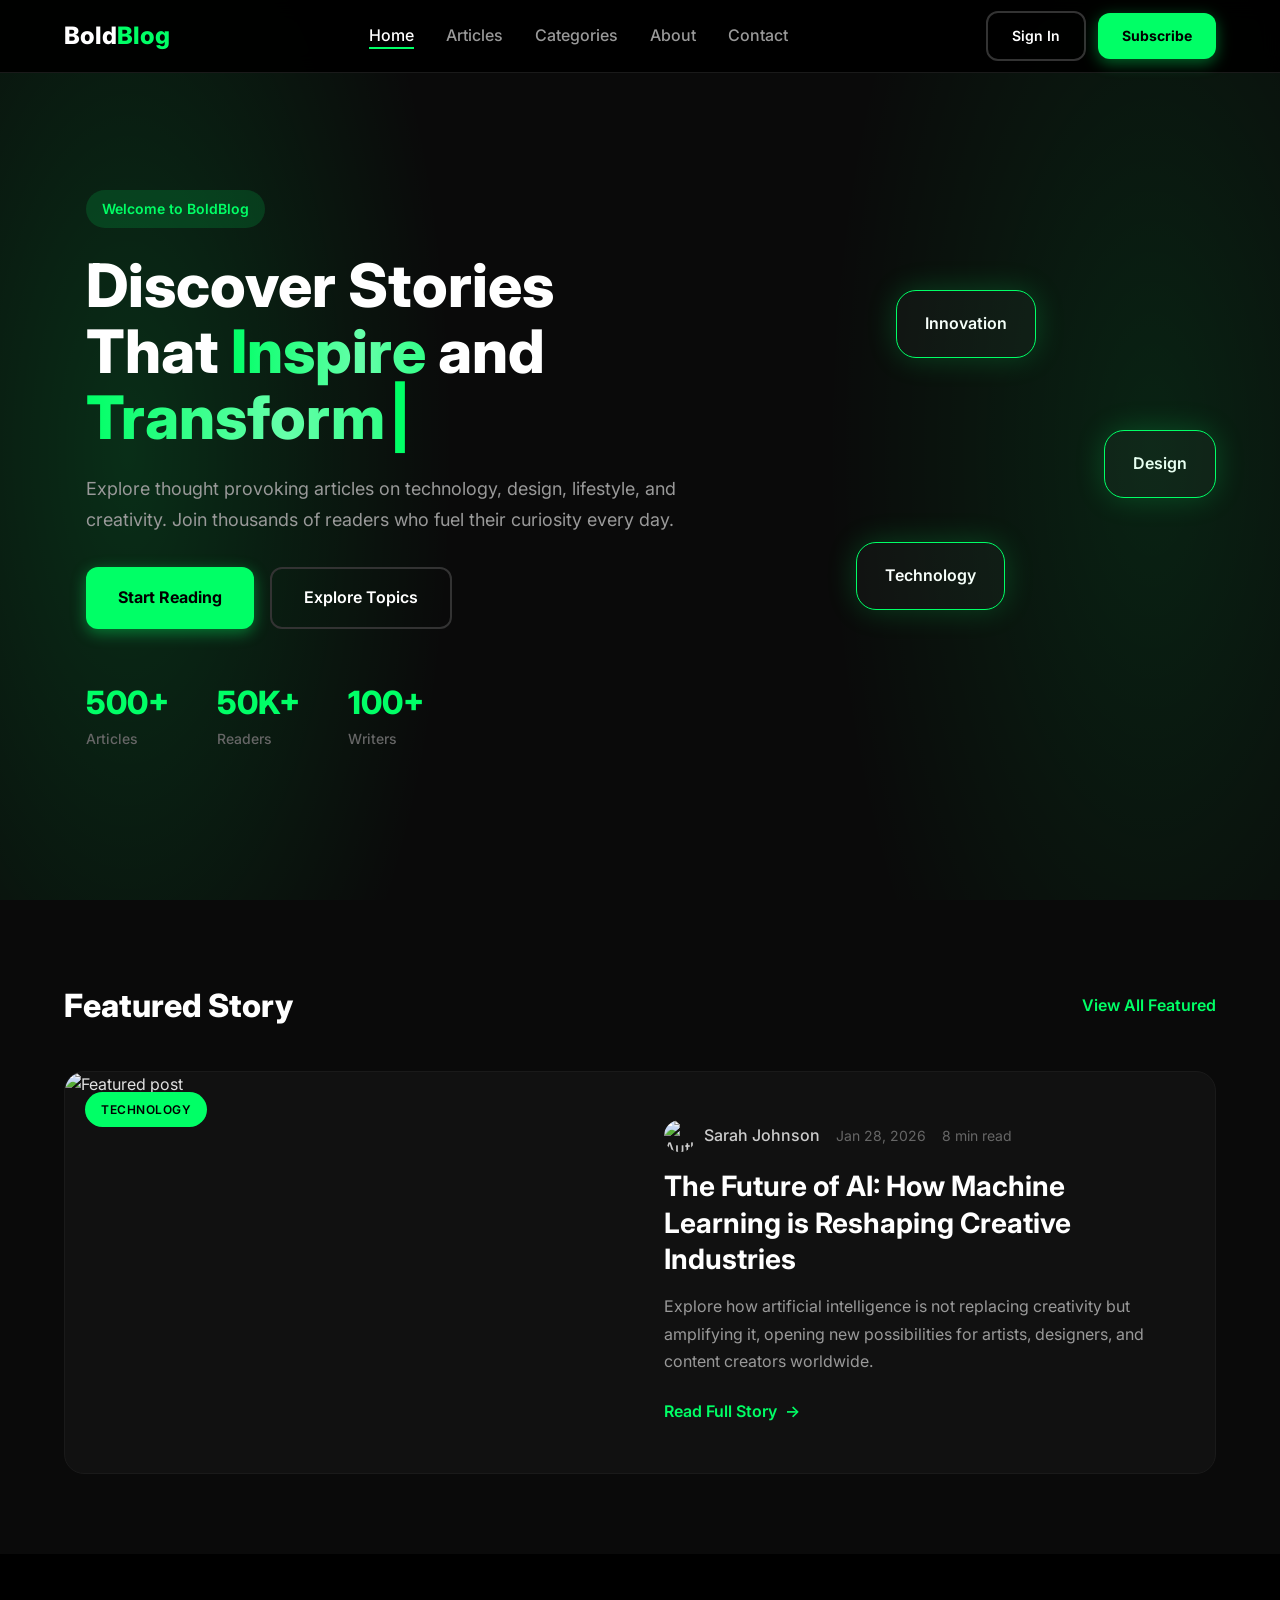
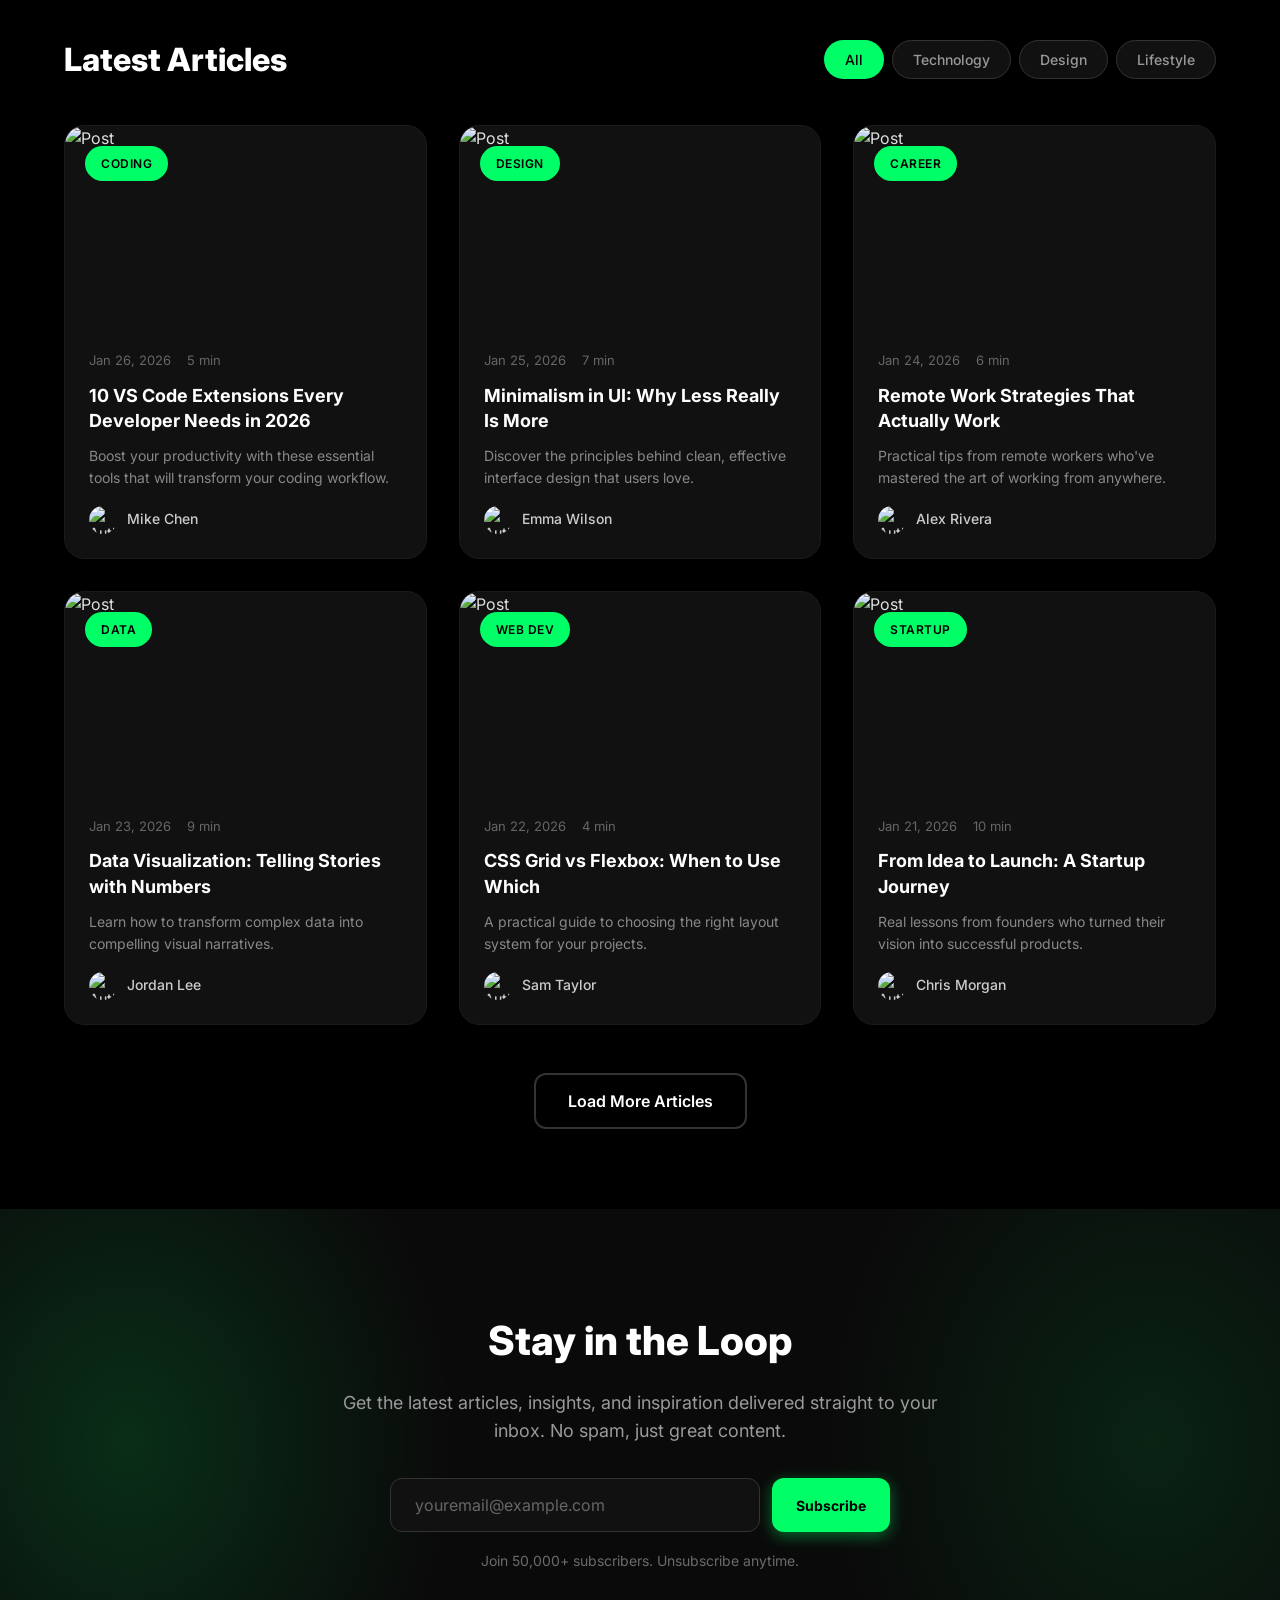
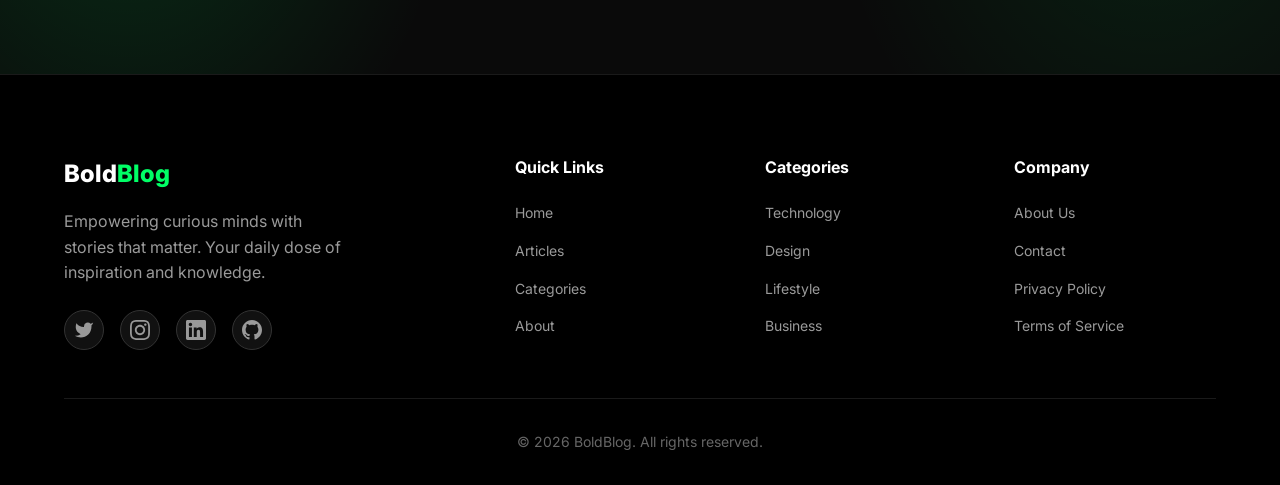
==== commit 71f119d6: "updates" ====
--- a/index.html
+++ b/index.html
@@ -239,7 +239,7 @@
                 <h2>Stay in the Loop</h2>
                 <p>Get the latest articles, insights, and inspiration delivered straight to your inbox. No spam, just great content.</p>
                 <form class="newsletter-form" id="newsletter-form">
-                    <input type="email" placeholder="Enter your email address" required>
+                    <input type="email" placeholder="youremail@example.com" required>
                     <button type="submit" class="btn btn-primary">Subscribe</button>
                 </form>
                 <span class="newsletter-note">Join 50,000+ subscribers. Unsubscribe anytime.</span>
--- a/styles.css
+++ b/styles.css
@@ -3089,6 +3089,11 @@
     .pricing-card.featured:hover {
         transform: translateY(-8px);
     }
+    .pricing-grid {
+        grid-template-columns: 1fr;
+        max-width: 480px;
+        margin-inline: auto;
+    }
 }
 
 /* ============================================
